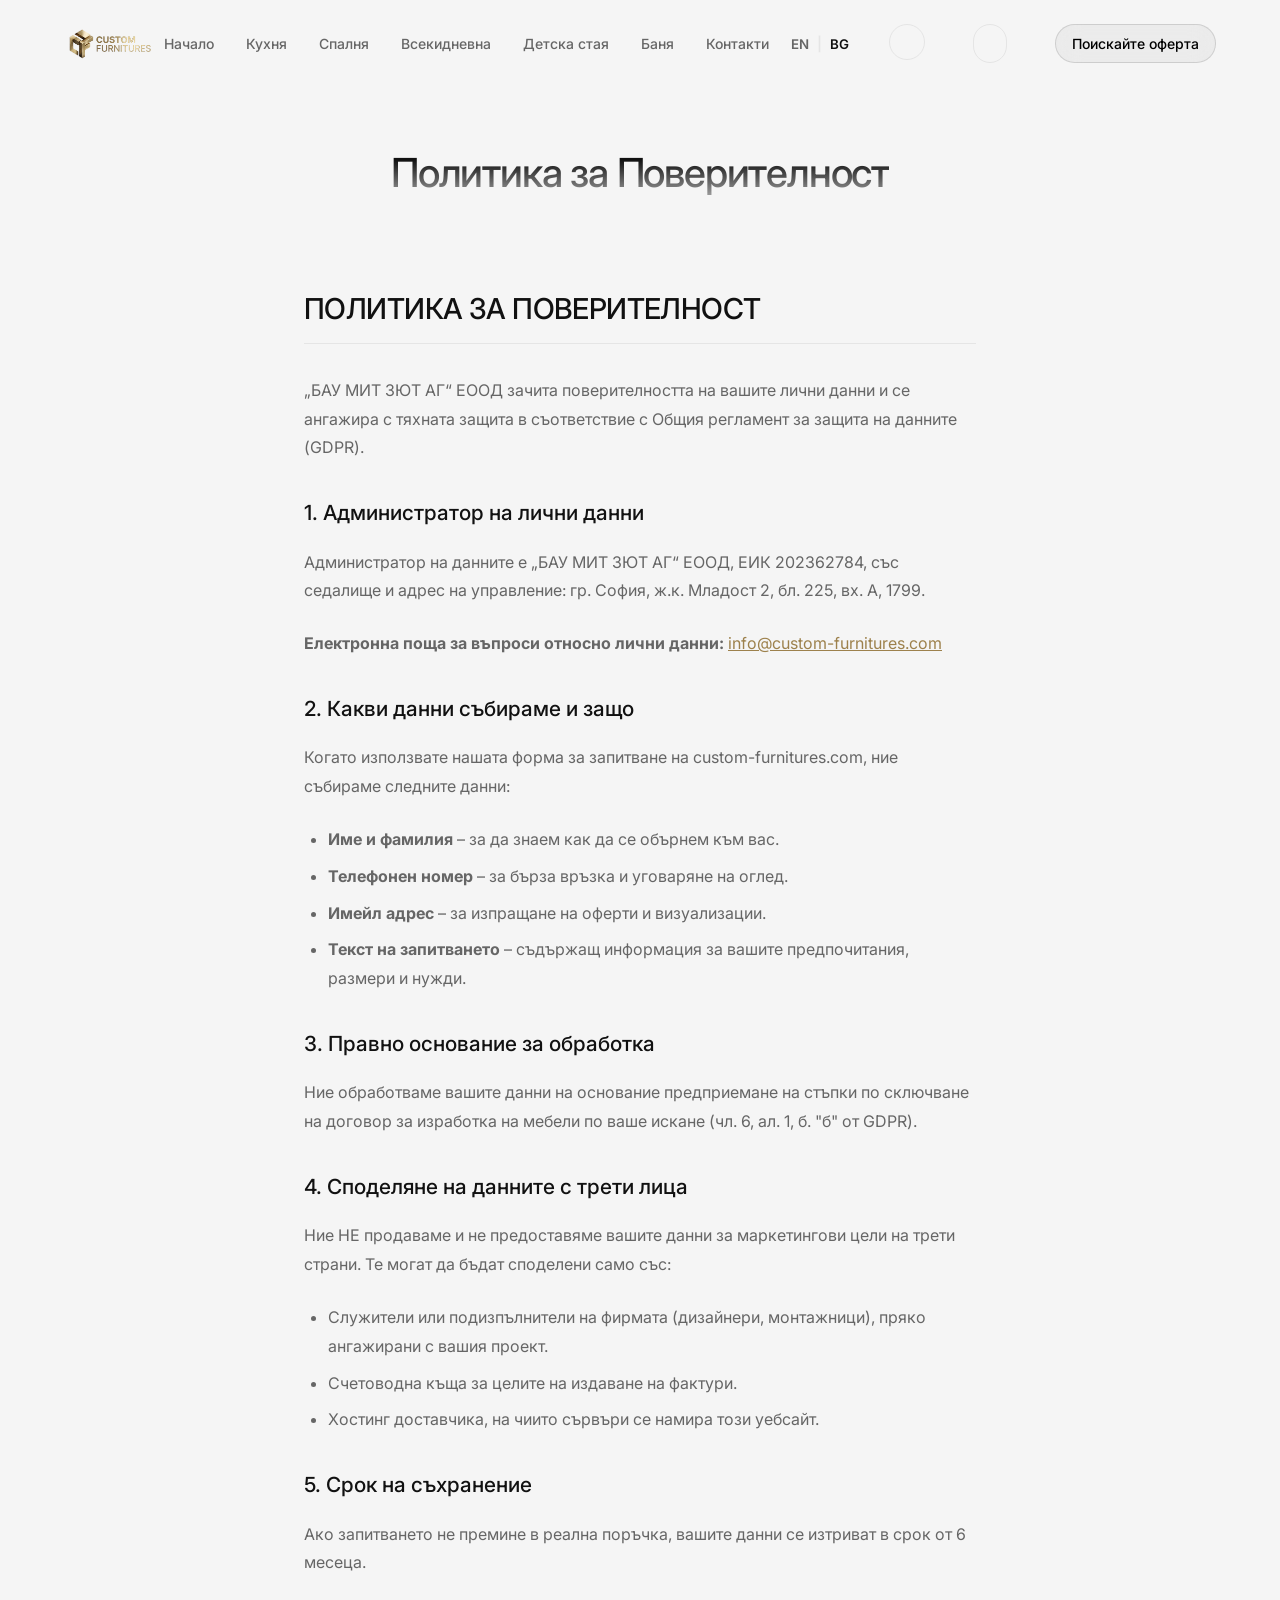
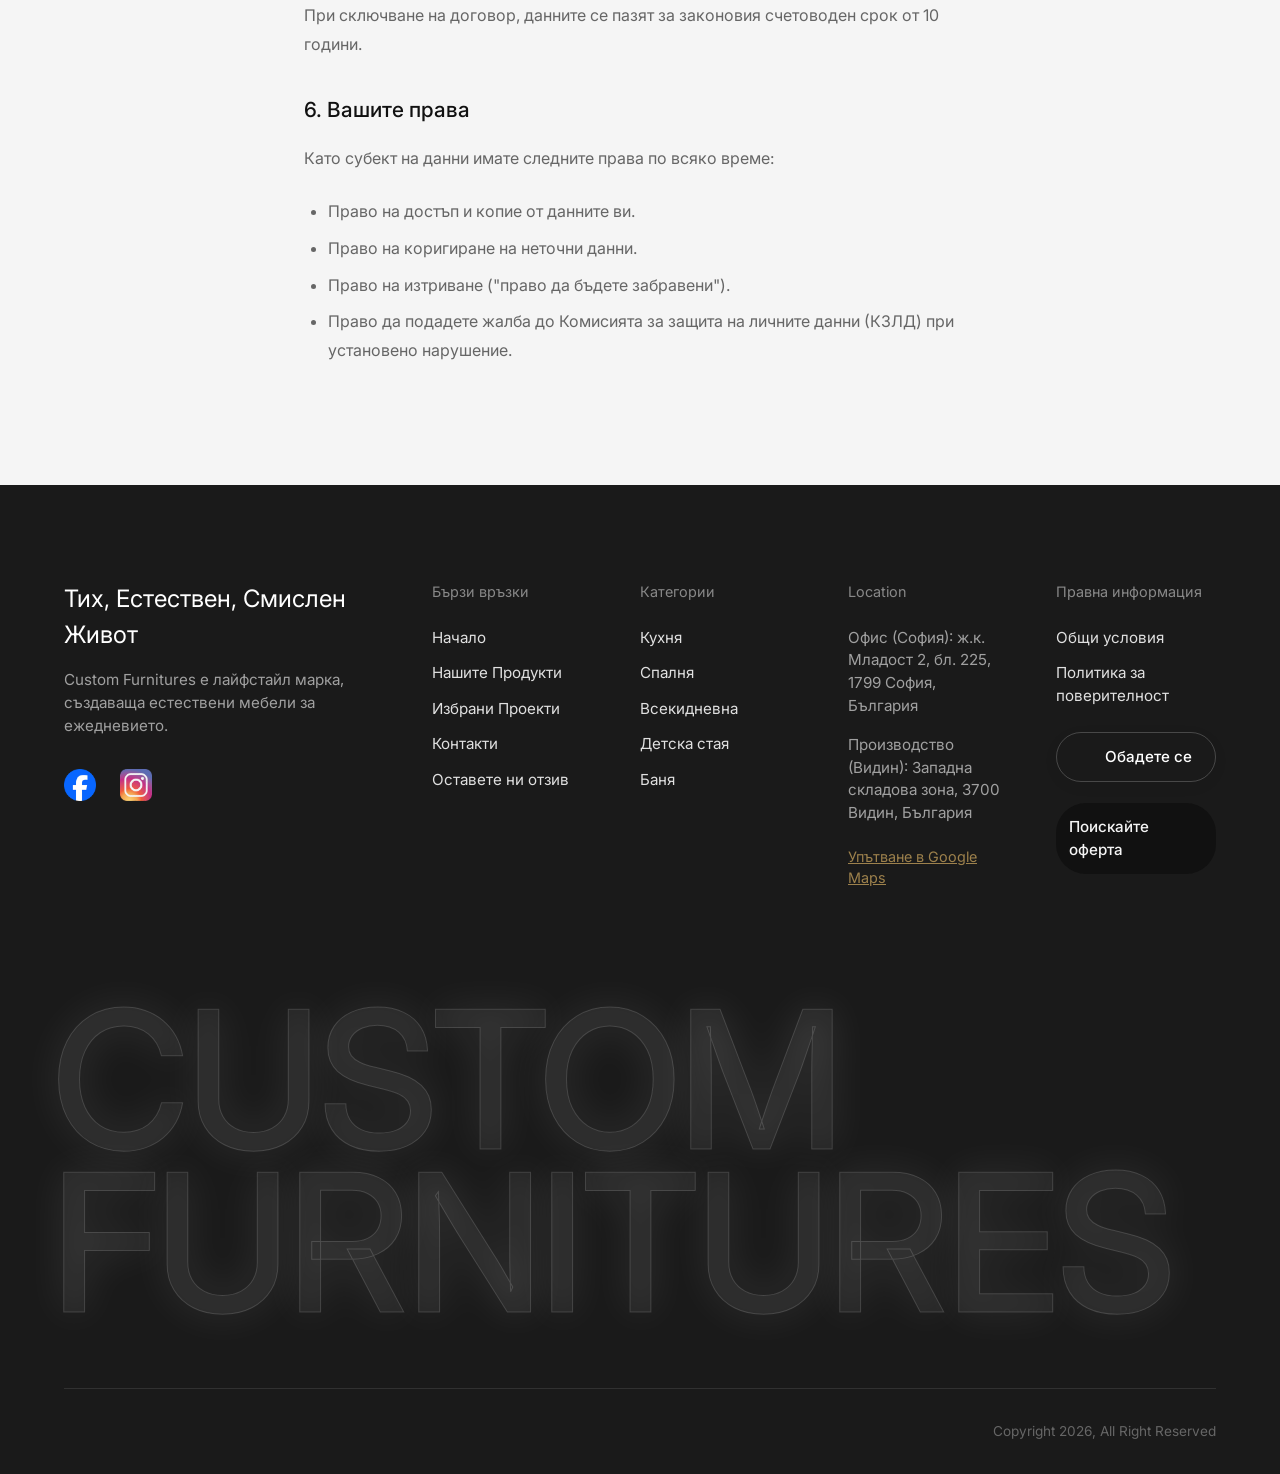
==== privacy/index.html @ 8d9e1bde "First commit" ====
<!DOCTYPE html>
<html lang="en">
<head>
    <meta charset="UTF-8">
    <meta name="viewport" content="width=device-width, initial-scale=1.0, maximum-scale=1.0, user-scalable=no">
    <title>Custom Furnitures - Premium Bespoke Living</title>
    <meta name="title" content="Custom Furnitures - Premium Bespoke Living">
    <meta name="description" content="Discover our premium bespoke furniture solutions that bring a minimalist and luxurious look to your home. Quiet, natural, and meaningful living.">
    
    <!-- Open Graph / Facebook -->
    <meta property="og:type" content="website">
    <meta property="og:url" content="https://custom-furnitures.com/">
    <meta property="og:title" content="Custom Furnitures - Premium Bespoke Living">
    <meta property="og:description" content="Discover our premium bespoke furniture solutions that bring a minimalist and luxurious look to your home. Quiet, natural, and meaningful living.">
    <meta property="og:image" content="https://custom-furnitures.com/assets/logo-wide-no-bg.png">
    <!-- Favicon -->
    <link rel="icon" href="/assets/favicon.png">
    <!-- Google Fonts -->
    <link href="https://fonts.googleapis.com/css2?family=Inter:wght@300;400;500;600;700&display=swap" rel="stylesheet">
    <!-- Lucide Icons -->
    <script src="https://unpkg.com/lucide@latest"></script>
    <link rel="stylesheet" href="/css/styles.css">
    <style>
        /* Additional custom styles for new sections */
        .header-btn {
            margin-left: 1rem;
            padding: 0.5rem 1rem;
            background: var(--text-main);
            color: #fff;
            border-radius: 20px;
            text-decoration: none;
            font-weight: 500;
            font-size: 0.875rem;
        }
        .benefits-section {
            padding: 0 var(--container-padding);
            max-width: 1600px;
            margin: -2rem auto 5rem;
            display: flex;
            gap: 2rem;
            justify-content: center;
            position: relative;
            z-index: 10;
        }
        .benefit-card {
            background: var(--card-bg);
            padding: 2rem;
            border-radius: var(--radius-md);
            box-shadow: 0 10px 30px rgba(0,0,0,0.05);
            flex: 1;
            text-align: center;
            font-weight: 600;
            display: flex;
            align-items: center;
            justify-content: center;
            gap: 1rem;
        }
        .philosophy-section {
            padding: 5rem var(--container-padding);
            max-width: 1000px;
            margin: 0 auto 6rem;
            text-align: center;
            font-size: 1.5rem;
            line-height: 1.6;
            color: var(--text-main);
        }
        .category-grid {
            display: grid;
            grid-template-columns: repeat(3, 1fr);
            gap: 2rem;
            padding: 0 var(--container-padding);
            max-width: 1600px;
            margin: 0 auto 6rem;
        }
        .category-card {
            background: var(--card-gray);
            border-radius: var(--radius-lg);
            padding: 3rem 2rem;
            text-align: center;
            transition: transform 0.3s ease;
        }
        .category-card:hover { transform: translateY(-5px); }
        .category-card h3 { font-size: 1.5rem; margin-bottom: 1rem; }
        .category-card p { margin-bottom: 2rem; }
        
        .case-study-section {
            padding: 0 var(--container-padding);
            max-width: 1600px;
            margin: 0 auto 6rem;
            display: grid;
            grid-template-columns: 1fr 1fr;
            gap: 4rem;
            align-items: center;
        }
        .case-study-img {
            width: 100%;
            height: 500px;
            object-fit: cover;
            border-radius: var(--radius-lg);
        }
        .case-study-content h2 { font-size: 2.5rem; margin-bottom: 2rem; }
        .case-study-content p { margin-bottom: 1rem; font-size: 1.1rem; }
        .case-study-content strong { color: var(--text-main); }
        
        .contact-section {
            padding: 0 var(--container-padding);
            max-width: 800px;
            margin: 0 auto 8rem;
        }
        .contact-form-wrapper {
            background: var(--card-bg);
            padding: 4rem;
            border-radius: var(--radius-lg);
            box-shadow: 0 10px 40px rgba(0,0,0,0.05);
        }
        .form-group { margin-bottom: 1.5rem; }
        .form-group label { display: block; margin-bottom: 0.5rem; font-weight: 500; }
        .form-group input, .form-group textarea {
            width: 100%;
            padding: 1rem;
            border: 1px solid var(--border-color);
            border-radius: var(--radius-sm);
            font-family: inherit;
        }
        .form-group textarea { height: 120px; resize: vertical; }
        .form-group input[type="file"] { padding: 0.8rem; border: none; background: var(--card-gray); }
        .footer-simple {
            text-align: center;
            padding-bottom: 4rem;
        }
        .footer-simple p { margin-bottom: 0.5rem; }
        .footer-links { margin-top: 2rem; display: flex; justify-content: center; gap: 2rem; }
        .footer-links a:hover { color: var(--text-main); }
        
        /* Slider Sections */
        .reviews-section, .previews-section {
            padding: 0 var(--container-padding);
            max-width: 1600px;
            margin: 0 auto 6rem;
        }
        
        .section-header {
            text-align: center;
            margin-bottom: 3rem;
        }
        
        .section-header h2 {
            font-size: 2.5rem;
            color: var(--text-main);
        }

        .slider-container {
            width: 100%;
            overflow-x: auto;
            scroll-snap-type: x mandatory;
            scroll-behavior: smooth;
            -ms-overflow-style: none;
            scrollbar-width: none;
            padding-bottom: 1rem;
        }
        .slider-container::-webkit-scrollbar {
            display: none;
        }

        .slider-track {
            display: flex;
            gap: 2rem;
            width: max-content;
        }

        /* Review Card */
        .review-card {
            background: var(--card-gray);
            border-radius: var(--radius-lg);
            padding: 2.5rem;
            width: 350px;
            scroll-snap-align: start;
            box-shadow: 0 10px 30px rgba(0,0,0,0.03);
            display: flex;
            flex-direction: column;
            gap: 1.5rem;
        }
        
        .review-stars {
            color: #9d814c;
            font-size: 1.25rem;
            letter-spacing: 2px;
        }

        .review-text {
            font-size: 1rem;
            line-height: 1.6;
            color: var(--text-muted);
            flex-grow: 1;
            font-style: italic;
        }

        .review-author {
            display: flex;
            align-items: center;
            gap: 1rem;
        }

        .author-photo {
            width: 50px;
            height: 50px;
            border-radius: 50%;
            background-color: #ddd;
            object-fit: cover;
        }

        .author-info h4 {
            font-size: 1rem;
            margin: 0;
            color: var(--text-main);
            font-weight: 600;
        }

        .author-info span {
            font-size: 0.85rem;
            color: var(--text-muted);
        }

        /* Preview Sliders */
        .preview-category-block {
            margin-bottom: 4rem;
        }

        .preview-category-header {
            display: flex;
            justify-content: space-between;
            align-items: center;
            margin-bottom: 1.5rem;
            padding-right: 1rem;
        }

        .preview-category-header h3 {
            font-size: 1.75rem;
            color: var(--text-main);
        }
        
        .preview-category-header .view-all {
            color: #9d814c;
            text-decoration: none;
            font-weight: 500;
            display: flex;
            align-items: center;
            gap: 0.5rem;
            transition: opacity 0.3s ease;
        }
        
        .preview-category-header .view-all:hover {
            opacity: 0.8;
        }

        .preview-img-wrapper {
            width: 400px;
            height: 300px;
            border-radius: var(--radius-lg);
            overflow: hidden;
            scroll-snap-align: start;
            cursor: pointer;
            position: relative;
            display: block;
        }

        .preview-img-wrapper img {
            width: 100%;
            height: 100%;
            object-fit: cover;
            transition: transform 0.5s ease;
        }

        .preview-img-wrapper:hover img {
            transform: scale(1.05);
        }
        
        .preview-img-wrapper::after {
            content: '';
            position: absolute;
            inset: 0;
            background: linear-gradient(to top, rgba(0,0,0,0.2), transparent 50%);
            pointer-events: none;
            opacity: 0;
            transition: opacity 0.3s ease;
        }
        
        .preview-img-wrapper:hover::after {
            opacity: 1;
        }
        
        /* Hero Video Styles */
        .hero-video {
            position: absolute;
            top: 0;
            left: 0;
            width: 100%;
            height: 100%;
            object-fit: cover;
            z-index: 0;
        }
        .mobile-video {
            display: none;
        }
        
        /* Mobile responsive adjustments */
        @media (max-width: 768px) {
            .desktop-video { display: none; }
            .mobile-video { display: block; }
            .review-card {
                width: 280px;
                padding: 1.5rem;
            }
            .preview-img-wrapper {
                width: 280px;
                height: 220px;
            }
            .preview-category-header h3 {
                font-size: 1.25rem;
            }
        }
    </style>
</head>
<body>
    <!-- Navbar -->
    <nav class="navbar">
        <div class="nav-container">
            <a href="/" class="logo">
                <img src="/assets/logo-wide-no-bg.png" alt="Custom Furnitures" class="logo-img">
            </a>
            <div class="nav-links">
                <a href="/" data-i18n="nav_home">Home</a>
                <a href="/kitchen" data-href-bg="/kuhnya" data-href-en="/kitchen" data-i18n="nav_kitchen">Kitchen</a>
                <a href="/bedroom" data-href-bg="/spalnya" data-href-en="/bedroom" data-i18n="nav_bedroom">Bedroom</a>
                <a href="/livingroom" data-href-bg="/vsekidnevna" data-href-en="/livingroom" data-i18n="nav_living">Living Room</a>
                <a href="/kids-rooms" data-href-bg="/detski-stai" data-href-en="/kids-rooms" data-i18n="nav_kids">Kids' Room</a>
                <a href="/bathroom" data-href-bg="/banya" data-href-en="/bathroom" data-i18n="nav_bathroom">Bathroom</a>
                <a href="/#contact" data-i18n="nav_contact">Contacts</a>
            </div>
            <div class="nav-icons">
                <div class="lang-switch">
                    <button id="lang-en" class="lang-btn active">EN</button>
                    <span class="separator">|</span>
                    <button id="lang-bg" class="lang-btn">BG</button>
                </div>
                <!-- Theme Toggle -->
                <button id="theme-toggle" class="header-btn" style="background: transparent; border: 1px solid var(--border-color); color: var(--text-main); margin-right: 0.5rem; padding: 0.5rem; border-radius: 50%; display: flex; align-items: center; justify-content: center; width: 36px; height: 36px; cursor: pointer;"><i data-lucide="moon"></i></button>
                <a href="tel:00359878359358" class="header-btn call-btn desktop-only" style="background: transparent; border: 1px solid var(--border-color); color: var(--text-main); margin-right: 0.5rem;"><i data-lucide="phone"></i></a>
                <a href="/#contact" class="header-btn desktop-only" data-i18n="btn_header_quote">Request a Quote</a>
                <button class="burger-btn" id="burger-menu-btn"><i data-lucide="menu"></i></button>
            </div>
        </div>
    </nav>

    <div class="mobile-menu-overlay" id="mobile-overlay">
        <div class="mobile-menu" id="mobile-menu">
            <button class="close-menu" id="close-menu-btn"><i data-lucide="x"></i></button>
            <a href="/" data-i18n="nav_home">Home</a>
            <a href="/kitchen" data-href-bg="/kuhnya" data-href-en="/kitchen" data-i18n="nav_kitchen">Kitchen</a>
            <a href="/bedroom" data-href-bg="/spalnya" data-href-en="/bedroom" data-i18n="nav_bedroom">Bedroom</a>
            <a href="/livingroom" data-href-bg="/vsekidnevna" data-href-en="/livingroom" data-i18n="nav_living">Living Room</a>
            <a href="/kids-rooms" data-href-bg="/detski-stai" data-href-en="/kids-rooms" data-i18n="nav_kids">Kids' Room</a>
            <a href="/bathroom" data-href-bg="/banya" data-href-en="/bathroom" data-i18n="nav_bathroom">Bathroom</a>
            <a href="/#contact" data-i18n="nav_contact">Contacts</a>
            <div class="nav-buttons">
                <a href="tel:00359878359358" class="btn-light">
                    <i data-lucide="phone" style="width: 20px;"></i>
                    <span data-i18n="btn_hero_call">Call Us</span>
                </a>
                <a href="/#contact-form" class="btn-dark" data-i18n="btn_header_quote">Request a Quote</a>
            </div>
        </div>
    </div>

    <main class="main-content">
        
        <section class="page-header" style="padding: 4rem var(--container-padding) 2rem; text-align: center;">
            <h1 class="premium-heading lang-bg" style="font-size: 2.5rem; display: inline-block;">Политика за Поверителност</h1>
            <h1 class="premium-heading lang-en" style="font-size: 2.5rem; display: inline-block;">Privacy Policy</h1>
        </section>
        
        <section class="legal-section" style="padding: 2rem var(--container-padding) 6rem; max-width: 800px; margin: 0 auto; line-height: 1.8; color: var(--text-main);">
            <style>
                .legal-section h2 {
                    font-size: 1.8rem;
                    font-weight: 500;
                    margin-top: 0;
                    margin-bottom: 2rem;
                    color: var(--text-main);
                    border-bottom: 1px solid var(--border-color);
                    padding-bottom: 0.5rem;
                }
                .legal-section h3 {
                    font-size: 1.3rem;
                    font-weight: 500;
                    margin-top: 2rem;
                    margin-bottom: 1rem;
                    color: var(--text-main);
                }
                .legal-section p, .legal-section ul {
                    margin-bottom: 1.5rem;
                    font-size: 1rem;
                    color: var(--text-muted);
                }
                .legal-section ul {
                    padding-left: 1.5rem;
                }
                .legal-section li {
                    margin-bottom: 0.5rem;
                }
            </style>
            <div class="lang-bg">
                <h2>ПОЛИТИКА ЗА ПОВЕРИТЕЛНОСТ</h2>
                <p>„БАУ МИТ ЗЮТ АГ“ ЕООД зачита поверителността на вашите лични данни и се ангажира с тяхната защита в съответствие с Общия регламент за защита на данните (GDPR).</p>
                
                <h3>1. Администратор на лични данни</h3>
                <p>Администратор на данните е „БАУ МИТ ЗЮТ АГ“ ЕООД, ЕИК 202362784, със седалище и адрес на управление: гр. София, ж.к. Младост 2, бл. 225, вх. А, 1799.</p>
                <p><strong>Електронна поща за въпроси относно лични данни:</strong> <a href="mailto:info@custom-furnitures.com" style="color: #9d814c; text-decoration: underline;">info@custom-furnitures.com</a></p>

                <h3>2. Какви данни събираме и защо</h3>
                <p>Когато използвате нашата форма за запитване на custom-furnitures.com, ние събираме следните данни:</p>
                <ul>
                    <li><strong>Име и фамилия</strong> – за да знаем как да се обърнем към вас.</li>
                    <li><strong>Телефонен номер</strong> – за бърза връзка и уговаряне на оглед.</li>
                    <li><strong>Имейл адрес</strong> – за изпращане на оферти и визуализации.</li>
                    <li><strong>Текст на запитването</strong> – съдържащ информация за вашите предпочитания, размери и нужди.</li>
                </ul>

                <h3>3. Правно основание за обработка</h3>
                <p>Ние обработваме вашите данни на основание предприемане на стъпки по сключване на договор за изработка на мебели по ваше искане (чл. 6, ал. 1, б. "б" от GDPR).</p>

                <h3>4. Споделяне на данните с трети лица</h3>
                <p>Ние НЕ продаваме и не предоставяме вашите данни за маркетингови цели на трети страни. Те могат да бъдат споделени само със:</p>
                <ul>
                    <li>Служители или подизпълнители на фирмата (дизайнери, монтажници), пряко ангажирани с вашия проект.</li>
                    <li>Счетоводна къща за целите на издаване на фактури.</li>
                    <li>Хостинг доставчика, на чиито сървъри се намира този уебсайт.</li>
                </ul>

                <h3>5. Срок на съхранение</h3>
                <p>Ако запитването не премине в реална поръчка, вашите данни се изтриват в срок от 6 месеца.</p>
                <p>При сключване на договор, данните се пазят за законовия счетоводен срок от 10 години.</p>

                <h3>6. Вашите права</h3>
                <p>Като субект на данни имате следните права по всяко време:</p>
                <ul>
                    <li>Право на достъп и копие от данните ви.</li>
                    <li>Право на коригиране на неточни данни.</li>
                    <li>Право на изтриване ("право да бъдете забравени").</li>
                    <li>Право да подадете жалба до Комисията за защита на личните данни (КЗЛД) при установено нарушение.</li>
                </ul>
            </div>
            <div class="lang-en">
                <h2>PRIVACY POLICY</h2>
                <p>"BAU MIT SUED AG" Ltd. respects the privacy of your personal data and is committed to protecting it in accordance with the General Data Protection Regulation (GDPR).</p>
                
                <h3>1. Data Controller</h3>
                <p>The data controller is "BAU MIT SUED AG" Ltd., UIC BG202362784, based in Mladost 2, bl. 225, ent. A, 1799 Sofia.</p>
                <p><strong>Email for data inquiries:</strong> <a href="mailto:info@custom-furnitures.com" style="color: #9d814c; text-decoration: underline;">info@custom-furnitures.com</a></p>

                <h3>2. What Data We Collect and Why</h3>
                <p>When you use our inquiry form on custom-furnitures.com, we collect the following data:</p>
                <ul>
                    <li><strong>Name and surname</strong> – to know how to address you.</li>
                    <li><strong>Phone number</strong> – for quick communication and arranging a site inspection.</li>
                    <li><strong>Email address</strong> – for sending offers and design visualizations.</li>
                    <li><strong>Message text</strong> – containing information about your preferences, measurements, and needs.</li>
                </ul>

                <h3>3. Legal Basis for Processing</h3>
                <p>We process your data on the basis of taking steps at the request of the data subject prior to entering into a contract for custom furniture manufacturing (Art. 6, paragraph 1, b. "b" of the GDPR).</p>

                <h3>4. Data Sharing with Third Parties</h3>
                <p>We DO NOT sell or share your data with third parties for marketing purposes. It may only be shared with:</p>
                <ul>
                    <li>Employees or subcontractors of the company (designers, installers) directly involved in your project.</li>
                    <li>An accounting agency for the purpose of issuing invoices.</li>
                    <li>The hosting provider on whose servers this website is located.</li>
                    <li>The hosting provider on whose servers this website is located.</li>
                </ul>

                <h3>5. Retention Period</h3>
                <p>If the inquiry does not lead to a contract, your data will be deleted within 6 months.</p>
                <p>Upon entering into a contract, the data is kept for the legal accounting period of 10 years.</p>

                <h3>6. Your Rights</h3>
                <p>As a data subject, you have the following rights at any time:</p>
                <ul>
                    <li>The right to access and receive a copy of your data.</li>
                    <li>The right to rectify inaccurate data.</li>
                    <li>The right to erasure ("the right to be forgotten").</li>
                    <li>The right to lodge a complaint with the Commission for Personal Data Protection (CPDP) or your local supervisory authority in case of a violation.</li>
                </ul>
            </div>
        </section>
    </main>
<footer class="site-footer fnji-footer">
        <div class="fnji-top">
            <div class="fnji-col">
                <h3 data-i18n="footer_title">Quiet, Natural,<br>Meaningful Living</h3>
                <p data-i18n="footer_desc" style="margin-top: 1rem; color: #a0a0a0;">Custom Furnitures is a lifestyle brand crafting quiet,<br>natural furniture for everyday living.</p>
                <div class="social-icons" style="margin-top: 2rem; display: flex; gap: 1.5rem; align-items: center;">
                    <a href="https://www.facebook.com/" target="_blank" class="social-link">
                        <img src="/assets/fb-logo.png" alt="Facebook">
                    </a>
                    <a href="https://www.instagram.com/" target="_blank" class="social-link">
                        <img src="/assets/ig-logo.png" alt="Instagram">
                    </a>
                </div>
            </div>
            <div class="fnji-col">
                <h4 data-i18n="footer_quick">Quick Link</h4>
                <a href="/" data-i18n="footer_home">Home</a>
                <a href="/#quality-section" data-i18n="footer_product">Our Product</a>
                <a href="/#our-projects" data-i18n="footer_featured">Featured Project</a>
                <a href="/#contact-form" data-i18n="footer_contact">Contact</a>
                <a href="/review" data-i18n="footer_leave_review">Leave us a review</a>
            </div>
            <div class="fnji-col">
                <h4 data-i18n="footer_categories">Categories</h4>
                <a href="/kitchen" data-href-bg="/kuhnya" data-href-en="/kitchen" data-i18n="nav_kitchen">Kitchen</a>
                <a href="/bedroom" data-href-bg="/spalnya" data-href-en="/bedroom" data-i18n="nav_bedroom">Bedroom</a>
                <a href="/livingroom" data-href-bg="/vsekidnevna" data-href-en="/livingroom" data-i18n="nav_living">Living Room</a>
                <a href="/kids-rooms" data-href-bg="/detski-stai" data-href-en="/kids-rooms" data-i18n="nav_kids">Kids' Room</a>
                <a href="/bathroom" data-href-bg="/banya" data-href-en="/bathroom" data-i18n="nav_bathroom">Bathroom</a>
            </div>
            <div class="fnji-col">
                <h4 data-i18n="footer_loc_heading">Location</h4>
                <p style="color: #a0a0a0; margin-bottom: 1rem;" data-i18n="footer_office">Office (Sofia): Mladost 2, bl. 225, 1799 Sofia, Bulgaria</p>
                <p style="color: #a0a0a0;" data-i18n="footer_prod">Production (Vidin): West Storage Zone, 3700 Vidin, Bulgaria</p>
                <a href="https://maps.app.goo.gl/4PCbvTsZhxR5nKgP8" target="_blank" style="color: #9d814c; text-decoration: underline; font-size: 0.9rem; margin-top: 0.5rem; display: inline-block;" data-i18n="footer_maps_btn">Google Maps Directions</a>
            </div>
            <div class="fnji-col">
                <h4 data-i18n="footer_legal">Legal</h4>
                <a href="/terms" data-i18n="footer_terms">Terms & Conditions</a>
                <a href="/privacy" data-i18n="footer_privacy">Privacy Policy</a>
                <div style="display: flex; flex-direction: column; gap: 0.5rem; margin-top: 1.5rem;">
                    <a href="tel:00359878359358" class="btn-light" style="display: flex; align-items: center; justify-content: center; gap: 0.5rem; background: transparent; border: 1px solid rgba(255,255,255,0.2); color: white; padding: 0.8rem;"><i data-lucide="phone" style="width: 16px;"></i> <span data-i18n="btn_hero_call">Call Us</span></a>
                    <a href="/#contact-form" class="btn-dark" style="display: flex; align-items: center; justify-content: center; background: var(--text-main); color: var(--bg-color); padding: 0.8rem;" data-i18n="btn_header_quote">Request a Quote</a>
                </div>
            </div>
        </div>
        <div class="fnji-massive-text">CUSTOM<br>FURNITURES</div>
        <div class="fnji-bottom">
            <p>Copyright 2026, All Right Reserved</p>
        </div>
    </footer>

    <!-- Review Lightbox Overlay -->
    <div class="lightbox-overlay" id="review-lightbox" style="display:none;">
        <button class="lightbox-close" aria-label="Close lightbox">&times;</button>
        <button class="lightbox-prev" aria-label="Previous image">&#10094;</button>
        <div class="lightbox-content">
            <img class="lightbox-img" src="" alt="Enlarged review photo">
        </div>
        <button class="lightbox-next" aria-label="Next image">&#10095;</button>
    </div>

    <script src="/js/lang.js"></script>
    <script src="/js/app.js"></script>

    <!-- Cookie Banner -->
    <div id="cookie-banner" class="cookie-banner-hidden">
      <div class="cookie-banner-content">
        <p class="lang-bg">Този сайт използва бисквитки за анализи и подобряване на потребителското изживяване. Прочетете нашата <a href="/privacy">Политика за поверителност</a>.</p>
        <p class="lang-en">This website uses cookies for analytics and to improve your experience. Read our <a href="/privacy">Privacy Policy</a>.</p>
        
        <div class="cookie-banner-buttons">
          <button id="accept-cookies" class="cookie-btn cookie-btn-accept lang-bg">Приемам всички</button>
          <button id="decline-cookies" class="cookie-btn cookie-btn-decline lang-bg">Отказвам</button>
          
          <button id="accept-cookies-en" class="cookie-btn cookie-btn-accept lang-en">Accept all</button>
          <button id="decline-cookies-en" class="cookie-btn cookie-btn-decline lang-en">Decline</button>
        </div>
      </div>
    </div>

    <style>
      /* Control visibility based on root lang attribute */
      html[lang="bg"] .lang-en { display: none !important; }
      html[lang="en"] .lang-bg { display: none !important; }

      /* Стилизиране на банера */
      #cookie-banner {
        position: fixed;
        bottom: 20px;
        left: 50%;
        transform: translateX(-50%);
        width: 90%;
        max-width: 650px;
        background-color: #1a1a1a;
        color: #ffffff;
        padding: 20px;
        border-radius: 8px;
        box-shadow: 0 10px 30px rgba(0,0,0,0.3);
        z-index: 99999;
        font-family: sans-serif;
        transition: opacity 0.3s ease, transform 0.3s ease;
      }
      .cookie-banner-hidden {
        opacity: 0;
        visibility: hidden;
        transform: translate(-50%, 20px) !important;
      }
      .cookie-banner-content {
        display: flex;
        flex-direction: column;
        gap: 15px;
        text-align: center;
      }
      .cookie-banner-content p {
        margin: 0;
        font-size: 14px;
        line-height: 1.5;
      }
      .cookie-banner-content a {
        color: #4da6ff;
        text-decoration: underline;
      }
      .cookie-banner-buttons {
        display: flex;
        justify-content: center;
        gap: 10px;
      }
      .cookie-btn {
        padding: 10px 20px;
        border: none;
        border-radius: 4px;
        font-size: 14px;
        font-weight: bold;
        cursor: pointer;
        transition: background 0.2s;
      }
      .cookie-btn-accept {
        background-color: #ffffff;
        color: #000000;
      }
      .cookie-btn-accept:hover {
        background-color: #e0e0e0;
      }
      .cookie-btn-decline {
        background-color: #333333;
        color: #ffffff;
      }
      .cookie-btn-decline:hover {
        background-color: #444444;
      }
      @media (min-width: 768px) {
        .cookie-banner-content {
          flex-direction: row;
          align-items: center;
          justify-content: space-between;
          text-align: left;
        }
        .cookie-banner-buttons {
          flex-shrink: 0;
        }
      }
    </style>

    <script>
        lucide.createIcons();

        document.addEventListener("DOMContentLoaded", function () {
          const banner = document.getElementById("cookie-banner");
          
          // Бутони БГ
          const acceptBtnBg = document.getElementById("accept-cookies");
          const declineBtnBg = document.getElementById("decline-cookies");
          
          // Бутони EN
          const acceptBtnEn = document.getElementById("accept-cookies-en");
          const declineBtnEn = document.getElementById("decline-cookies-en");

          function activateScripts() {
            const scripts = document.querySelectorAll(".analytics-script");
            scripts.forEach(oldScript => {
              const newScript = document.createElement("script");
              Array.from(oldScript.attributes).forEach(attr => {
                if (attr.name !== "type" && attr.name !== "class") {
                  newScript.setAttribute(attr.name, attr.value);
                }
              });
              newScript.innerHTML = oldScript.innerHTML;
              oldScript.parentNode.insertBefore(newScript, oldScript);
              oldScript.remove();
            });
          }

          // 1. Проверка за съгласие
          const consent = localStorage.getItem("cookieConsent");

          if (!consent) {
            setTimeout(() => {
              if (banner) banner.classList.remove("cookie-banner-hidden");
            }, 1000);
          } else if (consent === "accepted") {
            activateScripts();
          }

          // Обща функция за приемане
          function handleAccept() {
            localStorage.setItem("cookieConsent", "accepted");
            if (banner) banner.classList.add("cookie-banner-hidden");
            activateScripts();
          }

          // Обща функция за отказ
          function handleDecline() {
            localStorage.setItem("cookieConsent", "declined");
            if (banner) banner.classList.add("cookie-banner-hidden");
          }

          // Закачаме събитията за BG бутоните
          if (acceptBtnBg) acceptBtnBg.addEventListener("click", handleAccept);
          if (declineBtnBg) declineBtnBg.addEventListener("click", handleDecline);

          // Закачаме събитията за EN бутоните
          if (acceptBtnEn) acceptBtnEn.addEventListener("click", handleAccept);
          if (declineBtnEn) declineBtnEn.addEventListener("click", handleDecline);
        });
    </script>
</body>
</html>
---- css/styles.css ----
/* Base Reset */
* {
    margin: 0;
    padding: 0;
    box-sizing: border-box;
}

:root {
    --bg-color: #f5f5f5;
    --text-main: #111111;
    --text-muted: #666666;
    --card-bg: #ffffff;
    --card-gray: #f8f8f8;
    --border-color: #e5e5e5;
    --radius-lg: 16px;
    --radius-md: 12px;
    --radius-sm: 8px;
    --font-main: 'Inter', sans-serif;
    --container-padding: 5%;
}

body {
    font-family: var(--font-main);
    background-color: var(--bg-color);
    color: var(--text-main);
    line-height: 1.5;
    overflow-x: hidden;
    width: 100%;
}
html {
    overflow-x: hidden;
    overflow-y: scroll;
    width: 100%;
}

/* Typography */
h1 {
    font-size: 4rem;
    font-weight: 500;
    line-height: 1.1;
    letter-spacing: -0.03em;
    margin-bottom: 1.5rem;
}

h2 {
    font-size: 2.5rem;
    font-weight: 500;
    letter-spacing: -0.02em;
    margin-bottom: 1rem;
}

h3 {
    font-size: 1.25rem;
    font-weight: 500;
}

p {
    color: var(--text-muted);
}

.premium-heading {
    background: linear-gradient(to bottom, #111111 20%, #999999 100%);
    -webkit-background-clip: text;
    -webkit-text-fill-color: transparent;
    background-clip: text;
    display: inline-block;
}

/* Utilities */
.btn-dark {
    display: inline-block;
    background-color: var(--text-main);
    color: #fff;
    padding: 0.875rem 1.75rem;
    border-radius: 30px;
    text-decoration: none;
    font-weight: 500;
    font-size: 0.875rem;
    transition: background-color 0.3s ease, transform 0.3s ease;
}

.btn-dark:hover {
    background-color: #333;
    transform: translateY(-2px);
}

.btn-light {
    display: inline-flex;
    align-items: center;
    gap: 0.5rem;
    background-color: #fff;
    color: var(--text-main);
    padding: 0.875rem 1.75rem;
    border-radius: 30px;
    text-decoration: none;
    font-weight: 500;
    font-size: 0.875rem;
    box-shadow: 0 4px 15px rgba(0,0,0,0.05);
    transition: transform 0.3s ease;
}

.btn-light:hover {
    transform: translateY(-2px);
}

/* Navbar */
.navbar {
    padding: 1.5rem var(--container-padding);
    display: flex;
    justify-content: center; /* Actually let's make it full width */
    background-color: var(--bg-color);
    position: sticky;
    top: 0;
    z-index: 100;
}

.nav-container {
    width: 100%;
    max-width: 1600px;
    display: flex;
    justify-content: space-between;
    align-items: center;
}

.logo-img {
    height: 32px;
    width: auto;
    display: block;
}

.nav-links {
    display: flex;
    gap: 2rem;
}

.nav-links a {
    text-decoration: none;
    color: var(--text-muted);
    font-size: 0.875rem;
    font-weight: 500;
    transition: color 0.3s ease;
}

.nav-links a:hover {
    color: var(--text-main);
}

.nav-icons {
    display: flex;
    gap: 1.5rem;
}

.nav-icons i {
    width: 20px;
    height: 20px;
    color: var(--text-main);
    cursor: pointer;
    transition: opacity 0.3s ease;
}

.nav-icons i:hover {
    opacity: 0.7;
}

.lang-switch {
    display: flex;
    align-items: center;
    gap: 0.5rem;
    margin-left: 1rem;
    font-weight: 600;
    font-size: 0.875rem;
}

.lang-btn {
    background: none;
    border: none;
    color: var(--text-muted);
    cursor: pointer;
    font-family: var(--font-main);
    font-weight: 600;
    transition: color 0.3s ease;
    padding: 0;
}

.lang-btn.active {
    color: var(--text-main);
}

.lang-btn:hover {
    color: var(--text-main);
}

.separator {
    color: var(--border-color);
}

/* Hero Section */
.hero-section {
    padding: 0 var(--container-padding);
    margin-bottom: 5rem;
    display: flex;
    justify-content: center;
}

.hero-card {
    width: 100%;
    max-width: 1600px;
    height: 80vh;
    min-height: 600px;
    background-color: #e3dddb; /* Placeholder grey/beige matching the image */
    background-image: url('https://images.unsplash.com/photo-1555041469-a586c61ea9bc?auto=format&fit=crop&w=1920&q=80');
    background-size: cover;
    background-position: right center;
    border-radius: var(--radius-lg);
    position: relative;
    overflow: hidden;
    display: flex;
    align-items: flex-start;
    padding: 5rem;
}

.hero-card::before {
    content: '';
    position: absolute;
    top: 0; left: 0; right: 0; bottom: 0;
    background: linear-gradient(to right, rgba(245,245,245,0.9) 0%, rgba(245,245,245,0.4) 50%, rgba(245,245,245,0) 100%);
    z-index: 1;
}

.hero-content {
    position: relative;
    z-index: 2;
    max-width: 600px;
}

.hero-content p {
    font-size: 1.125rem;
    margin-bottom: 2rem;
    color: #444;
}

/* About Section */
.about-section {
    padding: 0 var(--container-padding);
    max-width: 1600px;
    margin: 0 auto 5rem;
    display: grid;
    grid-template-columns: 1fr 3fr;
    gap: 4rem;
    align-items: start;
}

.about-label {
    font-size: 1rem;
    color: var(--text-muted);
}

.about-quote {
    font-size: 2rem;
    line-height: 1.4;
    font-weight: 400;
    color: var(--text-main);
    letter-spacing: -0.01em;
}

/* Stats Section */
.stats-section {
    padding: 0 var(--container-padding);
    max-width: 1600px;
    margin: 0 auto 5rem;
    display: grid;
    grid-template-columns: repeat(3, 1fr);
    gap: 3rem;
}

.stat-item h2 {
    font-size: 3rem;
    margin-bottom: 0.5rem;
}

.stat-item p {
    font-size: 0.875rem;
    line-height: 1.6;
}

/* Featured Image Section */
.featured-image-section {
    padding: 0 var(--container-padding);
    max-width: 1600px;
    margin: 0 auto 6rem;
}

.featured-img-wrapper {
    width: 100%;
    height: 600px;
    border-radius: var(--radius-lg);
    overflow: hidden;
}

.featured-img-wrapper img {
    width: 100%;
    height: 100%;
    object-fit: cover;
}

/* Products Section */
.products-section {
    padding: 0 var(--container-padding);
    max-width: 1600px;
    margin: 0 auto 6rem;
}

.products-header {
    display: flex;
    justify-content: space-between;
    align-items: center;
    margin-bottom: 3rem;
}

.carousel-nav {
    display: flex;
    gap: 1rem;
}

.carousel-nav button {
    background: transparent;
    border: 1px solid var(--border-color);
    width: 40px; height: 40px;
    border-radius: 50%;
    display: flex;
    align-items: center;
    justify-content: center;
    cursor: pointer;
    transition: all 0.3s ease;
}

.carousel-nav button:hover {
    background: var(--text-main);
    color: #fff;
    border-color: var(--text-main);
}

.products-grid {
    display: grid;
    grid-template-columns: repeat(4, 1fr);
    gap: 1.5rem;
}

.product-card {
    background-color: var(--card-gray);
    border-radius: var(--radius-md);
    padding: 1.5rem;
    display: flex;
    flex-direction: column;
    justify-content: space-between;
    height: 400px;
    transition: transform 0.3s ease, box-shadow 0.3s ease;
    cursor: pointer;
}

.product-card:hover {
    transform: translateY(-5px);
    box-shadow: 0 10px 30px rgba(0,0,0,0.05);
}

.product-info-top {
    font-weight: 600;
    font-size: 0.95rem;
}

.product-card img {
    width: 100%;
    height: 200px;
    object-fit: contain;
    mix-blend-mode: multiply;
    margin: auto 0;
}

.product-info-bottom {
    display: flex;
    justify-content: space-between;
    align-items: center;
    font-size: 0.875rem;
}

.product-category {
    color: var(--text-muted);
}

.product-price {
    font-weight: 600;
}

.status-custom {
    color: #9d814c; /* Gold-ish color for premium feel */
    font-weight: 600;
    font-size: 0.8rem;
    text-transform: uppercase;
    letter-spacing: 0.05em;
}

/* Bento Collections */
.collections-section {
    padding: 0 var(--container-padding);
    max-width: 1600px;
    margin: 0 auto 6rem;
}

.bento-grid {
    display: grid;
    grid-template-columns: repeat(2, 1fr);
    grid-template-rows: repeat(2, 300px);
    gap: 1.5rem;
}

.bento-item {
    border-radius: var(--radius-lg);
    background-size: cover;
    background-position: center;
    position: relative;
    overflow: hidden;
    display: flex;
    align-items: flex-end;
    padding: 0;
}

.bento-item::before {
    content: '';
    position: absolute;
    top: 0; left: 0; right: 0; bottom: 0;
    background: linear-gradient(to top, rgba(0,0,0,0.3) 0%, rgba(0,0,0,0) 60%);
    z-index: 1;
}

.bento-item .bento-content {
    position: absolute;
    bottom: 0; left: 0; right: 0;
    z-index: 2;
    color: #fff;
    width: 100%;
    background: rgba(0, 0, 0, 0.65);
    backdrop-filter: blur(5px);
    padding: 1.5rem;
}

.bento-item h3 {
    font-size: 1.5rem;
    font-weight: 500;
    margin-bottom: 0.25rem;
}

.bento-item p {
    color: #ddd;
    font-size: 0.9rem;
}

/* Contact Split Section */
.contact-split-section {
    display: flex;
    min-height: 800px;
    background: #fff;
    margin-bottom: 0;
}

.contact-image-side {
    flex: 1;
    overflow: hidden;
}

.contact-image-side img {
    width: 100%;
    height: 100%;
    object-fit: cover;
    border-radius: var(--radius-lg);
}

.contact-form-side {
    flex: 1;
    display: flex;
    align-items: center;
    justify-content: center;
    padding: 5rem;
}

.contact-form-inner {
    max-width: 500px;
    width: 100%;
}

.contact-form-inner h2 {
    font-size: 2.8rem;
    font-weight: 500;
    margin-bottom: 1rem;
    text-align: center;
}

.contact-form-inner p {
    text-align: center;
    margin-bottom: 3.5rem;
    color: var(--text-muted);
    font-size: 1.1rem;
    line-height: 1.6;
}

.contact-form-inner form {
    display: flex;
    flex-direction: column;
    gap: 1.8rem;
}

.contact-form-inner .form-group {
    display: flex;
    flex-direction: column;
    gap: 0.8rem;
}

.contact-form-inner label {
    font-size: 0.95rem;
    font-weight: 600;
    color: var(--text-main);
}

.contact-form-inner input, 
.contact-form-inner textarea {
    padding: 1.2rem;
    border: 1px solid #eee;
    border-radius: 12px;
    background: #fafafa;
    font-family: inherit;
    font-size: 1rem;
    transition: all 0.3s ease;
}

.contact-form-inner input:focus, 
.contact-form-inner textarea:focus {
    background: #fff;
    border-color: var(--text-main);
    outline: none;
    box-shadow: 0 4px 15px rgba(0,0,0,0.03);
}

.contact-form-inner textarea {
    min-height: 150px;
    resize: vertical;
}

.contact-form-inner .btn-dark {
    width: 100%;
    padding: 1.25rem;
    font-size: 1.1rem;
    margin-top: 1rem;
    border: none;
    cursor: pointer;
}

@media (max-width: 992px) {
    .contact-split-section {
        flex-direction: column;
    }
    .contact-image-side {
        height: 450px;
    }
    .contact-form-side {
        padding: 4rem 2rem;
    }
    .contact-form-inner h2 {
        font-size: 2.2rem;
    }
}


/* Footer */
.site-footer {
    background-color: var(--card-bg);
    padding: 5rem var(--container-padding) 2rem;
    position: relative;
    overflow: hidden;
}

.footer-bg-wrapper {
    position: absolute;
    bottom: -10%;
    left: 50%;
    transform: translateX(-50%);
    z-index: 1;
    pointer-events: none;
    opacity: 0.03;
    display: flex;
    justify-content: center;
    width: 100%;
}

.footer-square-logo {
    height: 600px;
    width: auto;
    object-fit: contain;
}

.footer-content {
    position: relative;
    z-index: 2;
    max-width: 1600px;
    margin: 0 auto;
}

.footer-columns {
    display: grid;
    grid-template-columns: repeat(4, 1fr);
    gap: 3rem;
    margin-bottom: 5rem;
}

.footer-col h4 {
    font-size: 1rem;
    font-weight: 600;
    margin-bottom: 1.5rem;
}

.footer-col p {
    font-size: 0.875rem;
    margin-bottom: 0.5rem;
}

.newsletter-form {
    display: flex;
    flex-direction: column;
    gap: 1rem;
}

.newsletter-form input {
    padding: 1rem;
    border: 1px solid var(--border-color);
    border-radius: var(--radius-sm);
    font-family: inherit;
    font-size: 0.875rem;
    outline: none;
}

.newsletter-form input:focus {
    border-color: var(--text-main);
}

.footer-bottom {
    display: flex;
    justify-content: space-between;
    align-items: center;
    padding-top: 2rem;
    border-top: 1px solid var(--border-color);
    font-size: 0.75rem;
    color: var(--text-muted);
}

.social-icons {
    display: flex;
    gap: 1.5rem;
    align-items: center;
}

.social-icons i, .social-icons svg {
    width: 24px;
    height: 24px;
    cursor: pointer;
    transition: transform 0.3s ease, opacity 0.3s ease;
    stroke: white;
    color: white;
    fill: none;
    stroke-width: 1.5px;
    display: inline-block;
}

.social-icons i:hover {
    transform: translateY(-3px);
    opacity: 0.8;
}

.terms a {
    color: inherit;
    text-decoration: none;
}

.terms a:hover {
    text-decoration: underline;
}

/* Responsive */
@media (max-width: 1200px) {
    h1 { font-size: 3rem; }
    .hero-card { padding: 4rem; }
    .products-grid { grid-template-columns: repeat(2, 1fr); }
    .bento-grid { 
        grid-template-columns: 1fr;
        grid-template-rows: auto;
    }
    .bento-item { height: 300px; }
    .bento-item.large { grid-row: auto; height: 400px; }
    .footer-columns { grid-template-columns: repeat(2, 1fr); }
}

@media (max-width: 768px) {
    h1 { font-size: 2.5rem; }
    .nav-links { display: none; }
    .hero-card { padding: 2rem; min-height: 400px; height: 60vh; }
    .hero-content h1 { font-size: 2rem; }
    
    .benefits-section {
        flex-wrap: nowrap;
        overflow-x: auto;
        scroll-snap-type: x mandatory;
        justify-content: flex-start;
        padding-bottom: 1rem;
        margin: -2rem auto 3rem;
        -ms-overflow-style: none;
        scrollbar-width: none;
    }
    .benefits-section::-webkit-scrollbar { display: none; }
    .benefit-card {
        flex: 0 0 85vw;
        scroll-snap-align: center;
        padding: 1.5rem;
    }
    .t-img.wrap-1 {
        display: none;
    }
    .philosophy-section {
        font-size: 1.15rem;
        padding: 0 1.5rem;
        margin: 0 auto 4rem;
    }
    
    .about-section { grid-template-columns: 1fr; gap: 1rem; }
    .stats-section { grid-template-columns: 1fr; gap: 2rem; }
    .products-grid { grid-template-columns: 1fr; }
    .cta-card { grid-template-columns: 1fr; }
    .cta-content { padding: 3rem 2rem; }
    .cta-image { height: 300px; }
    
    .flourish-container { height: 500px; }
    .flourish-content { padding: 2rem; }
    .flourish-title { font-size: 2.5rem; }
    .flourish-desc { align-self: flex-start; text-align: left; margin-top: auto; }
    
    .footer-columns { grid-template-columns: 1fr; }
    .footer-bottom { flex-direction: column; gap: 1rem; text-align: center; }
}

/* Category Page Projects Grid */
.projects-grid {
    display: grid;
    grid-template-columns: repeat(auto-fill, minmax(350px, 1fr));
    gap: 2rem;
    padding: 0 var(--container-padding);
    max-width: 1600px;
    margin: 4rem auto 8rem;
}
.project-card {
    border-radius: var(--radius-lg);
    overflow: hidden;
    cursor: pointer;
    position: relative;
    box-shadow: 0 10px 30px rgba(0,0,0,0.05);
    transition: transform 0.3s ease;
    background: var(--card-gray);
}
.project-card:hover {
    transform: translateY(-5px);
}
.project-card img {
    width: 100%;
    height: 300px;
    object-fit: cover;
    display: block;
}
.project-card-info {
    padding: 1.5rem;
    text-align: center;
}
.project-card-info h4 {
    font-size: 1.25rem;
    color: var(--text-main);
    margin-bottom: 0.25rem;
}
.project-card-info span {
    font-size: 0.85rem;
    color: #9d814c;
    text-transform: uppercase;
    letter-spacing: 1px;
}

/* Project Modal */
.modal-overlay {
    display: none;
    position: fixed;
    top: 0; left: 0; right: 0; bottom: 0;
    background: rgba(0,0,0,0.85);
    z-index: 1000;
    align-items: center;
    justify-content: center;
    padding: 2rem;
}
.modal-content {
    background: var(--card-bg);
    border-radius: var(--radius-lg);
    width: 100%;
    max-width: 1200px;
    max-height: 90vh;
    overflow-y: auto;
    display: flex;
    flex-direction: column;
    position: relative;
}
@media (min-width: 992px) {
    .modal-content {
        flex-direction: row;
        overflow: hidden;
    }
}
.modal-close {
    position: absolute;
    top: 1rem;
    right: 1rem;
    background: var(--card-bg);
    color: var(--text-main);
    border: none;
    width: 40px;
    height: 40px;
    border-radius: 50%;
    cursor: pointer;
    z-index: 10;
    display: flex;
    align-items: center;
    justify-content: center;
    box-shadow: 0 4px 10px rgba(0,0,0,0.1);
}
.modal-img-container {
    flex: 1.5;
    background-color: #1e1e1e;
    display: flex;
    align-items: center;
    justify-content: center;
    overflow: hidden;
    position: relative;
}
.modal-img-container::before {
    content: '';
    position: absolute;
    inset: -50px;
    background: inherit;
    filter: blur(20px);
    z-index: 1;
}
.modal-img-container::after {
    content: '';
    position: absolute;
    inset: 0;
    background: rgba(0, 0, 0, 0.6);
    z-index: 2;
}
.modal-img-container img {
    width: 100%;
    height: 100%;
    max-height: 70vh;
    object-fit: contain;
    position: relative;
    z-index: 3;
    border: 10px solid #ffffff;
    box-shadow: 0 10px 40px rgba(0,0,0,0.5);
    border-radius: 4px;
    max-width: 90%;
}
@media (min-width: 992px) {
    .modal-img-container img {
        max-height: 85vh;
    }
}
.modal-info {
    flex: 1;
    padding: 3rem;
    display: flex;
    flex-direction: column;
    justify-content: center;
}
.modal-info h3 {
    font-size: 2rem;
    margin-bottom: 1rem;
}
.modal-info p {
    font-size: 1.1rem;
    margin-bottom: 2rem;
    color: var(--text-muted);
}
.modal-actions {
    display: flex;
    flex-direction: column;
    gap: 1rem;
}

/* Mobile Menu */
.burger-btn {
    display: none;
    background: none;
    border: none;
    cursor: pointer;
    color: var(--text-main);
}
.mobile-menu-overlay {
    position: fixed;
    inset: 0;
    background: rgba(0,0,0,0.5);
    z-index: 999;
    opacity: 0;
    visibility: hidden;
    transition: all 0.4s cubic-bezier(0.4, 0, 0.2, 1);
    backdrop-filter: blur(8px);
}
.mobile-menu-overlay.active {
    opacity: 1;
    visibility: visible;
}
.mobile-menu {
    position: fixed;
    top: 1rem; right: -85vw;
    width: 85vw;
    height: auto;
    max-height: 90vh;
    background: linear-gradient(145deg, #fdfdfd 0%, #f4f4f4 100%);
    z-index: 1000;
    transition: right 0.5s cubic-bezier(0.4, 0, 0.2, 1);
    padding: 2.5rem;
    display: flex;
    flex-direction: column;
    box-shadow: -20px 20px 50px rgba(0,0,0,0.1);
    border-radius: 24px;
}
.mobile-menu.active {
    right: 1rem;
}
.mobile-menu .close-menu {
    align-self: flex-end;
    background: white;
    border: none;
    cursor: pointer;
    width: 45px;
    height: 45px;
    border-radius: 50%;
    display: flex;
    align-items: center;
    justify-content: center;
    box-shadow: 0 5px 15px rgba(0,0,0,0.1);
    margin-bottom: 2rem;
    color: var(--text-main);
}
.mobile-menu a {
    text-decoration: none;
    color: var(--text-main);
    font-size: 1.8rem;
    font-weight: 400;
    margin-bottom: 1rem;
    transition: transform 0.3s ease;
}
.mobile-menu a:hover {
    transform: translateX(10px);
}
.mobile-menu .nav-buttons {
    margin-top: 2rem;
    display: flex;
    flex-direction: column;
    gap: 1rem;
    width: 100%;
}
.mobile-menu .nav-buttons a {
    font-size: 1.1rem;
    padding: 1.2rem;
    border-radius: 12px;
    text-align: center;
    margin-bottom: 0;
    display: flex;
    align-items: center;
    justify-content: center;
    gap: 0.8rem;
}
.mobile-menu .nav-buttons .btn-light {
    background: white;
    color: var(--text-main);
    box-shadow: 0 4px 15px rgba(0,0,0,0.05);
}
.mobile-menu .nav-buttons .btn-dark {
    background: var(--text-main);
    color: white;
}

.mobile-only { display: none !important; }

/* Benefits Section */
.benefits-section {
    padding: 3rem var(--container-padding);
    background: transparent;
}
.benefits-track {
    display: flex;
    gap: 2rem;
    width: 100%;
    max-width: 1400px;
    margin: 0 auto;
    justify-content: space-between;
    align-items: center;
}
.benefit-card {
    flex: 0 1 auto;
    display: flex;
    align-items: center;
    justify-content: center;
    gap: 0.8rem;
    padding: 1rem 2.5rem;
    background: #fff;
    border-radius: 8px;
    box-shadow: 0 2px 10px rgba(0,0,0,0.04);
    border: 1px solid #eeeeee;
    font-size: 0.95rem;
    font-weight: 500;
    color: var(--text-main);
    transition: transform 0.3s ease;
}
.benefit-card:hover {
    transform: translateY(-2px);
    box-shadow: 0 5px 15px rgba(0,0,0,0.08);
}
.benefit-card i {
    width: 20px;
    height: 20px;
}

@media (max-width: 768px) {
    .burger-btn { display: block; }
    .desktop-only { display: none !important; }
    .mobile-menu {
        width: 70vw;
        right: -70vw;
    }
    
    /* Benefits Marquee */
    .benefits-section {
        display: flex;
        overflow: hidden;
        width: 100vw;
        margin-left: calc(-1 * var(--container-padding));
        mask-image: linear-gradient(to right, transparent, black 10%, black 90%, transparent);
        padding: 1rem 0;
        background: transparent;
    }
    .benefits-track {
        display: flex;
        gap: 2rem;
        animation: scroll-benefits 20s linear infinite;
        width: max-content;
        padding-left: 2rem;
        justify-content: flex-start;
        margin: 0;
    }
    .benefit-card {
        flex: 0 0 280px;
        white-space: nowrap;
        box-shadow: 0 4px 15px rgba(0,0,0,0.03);
        padding: 1.5rem;
    }
    .mobile-only { display: flex !important; }
}

@keyframes scroll-benefits {
    0% { transform: translateX(0); }
    100% { transform: translateX(calc(-50% - 1rem)); }
}

/* Bento Previews Main Page */
.bento-categories-section {
    padding: 0 var(--container-padding);
    max-width: 1600px;
    margin: 0 auto 6rem;
}
.bento-categories-grid {
    display: grid;
    grid-template-columns: repeat(3, 1fr);
    grid-auto-rows: 400px;
    gap: 1.5rem;
}
.bento-item img {
    position: absolute;
    top: 0; left: 0; width: 100%; height: 100%;
    object-fit: cover;
    z-index: 0;
}
.bento-row {
    display: grid;
    grid-template-rows: 1fr 1fr;
    gap: 1.5rem;
}

/* Flourish Section */
.flourish-section {
    padding: 0 var(--container-padding);
    max-width: 1600px;
    margin: 0 auto 8rem;
}
.flourish-container {
    position: relative;
    width: 100%;
    height: 600px;
    border-radius: var(--radius-lg);
    overflow: hidden;
}
.flourish-bg {
    position: absolute;
    top: 0; left: 0; width: 100%; height: 100%;
    object-fit: cover;
    z-index: 0;
}
.flourish-container::after {
    content: '';
    position: absolute;
    inset: 0;
    background: linear-gradient(to bottom, rgba(0,0,0,0.2) 0%, rgba(0,0,0,0) 40%, rgba(0,0,0,0.5) 100%);
    z-index: 0;
}
.flourish-content {
    position: absolute;
    inset: 0;
    z-index: 1;
    padding: 4rem;
    display: flex;
    flex-direction: column;
    justify-content: space-between;
    color: #fff;
}
.flourish-title {
    font-size: 4.5rem;
    font-weight: 400;
    line-height: 1.1;
    letter-spacing: -0.02em;
    display: flex;
    align-items: flex-start;
    gap: 1rem;
}
@media (max-width: 768px) {
    .flourish-title { font-size: 2.5rem; flex-direction: column; }
    .flourish-content { padding: 2rem; }
    .flourish-desc { align-self: flex-start; text-align: left; font-size: 1rem; margin-top: 1rem; }
    .flourish-container { height: 500px; }
}
.flourish-title i {
    width: 48px; height: 48px;
    opacity: 0.8;
}
.flourish-desc {
    align-self: flex-end;
    max-width: 400px;
    text-align: right;
    font-size: 1.1rem;
    color: #f0f0f0;
}
.bento-split {
    display: grid;
    grid-template-columns: 1fr 1fr;
    gap: 1.5rem;
}
@media (max-width: 768px) {
    .bento-categories-grid {
        grid-template-columns: 1fr;
        grid-auto-rows: auto;
    }
    .bento-item {
        flex-direction: column;
        align-items: stretch;
        height: auto;
    }
    .bento-item.bento-large { grid-row: auto; height: auto; }
    .bento-split { grid-template-columns: 1fr; }
    
    .bento-item img {
        position: relative;
        height: 250px;
        flex-shrink: 0;
    }
    .bento-item::before {
        display: none;
    }
    .bento-item .bento-content {
        position: relative;
        background: #1a1a1a;
        backdrop-filter: none;
        padding: 1.5rem;
    }
}

/* New Footer specific overrides */
.footer-bg-text {
    position: absolute;
    top: 50%;
    transform: translateY(-50%);
    left: 0;
    width: 100%;
    text-align: center;
    font-size: 20vw;
    font-weight: 800;
    color: var(--card-gray);
    z-index: 0;
    pointer-events: none;
    line-height: 0.85;
    letter-spacing: -0.05em;
    white-space: normal;
    overflow: hidden;
}

/* Mixed Gallery Section */
.mixed-row {
    display: flex;
    flex-direction: column;
    gap: 3rem;
    align-items: flex-start;
}
@media (min-width: 1024px) {
    .mixed-row {
        flex-direction: row;
        justify-content: space-between;
    }
    .mixed-info {
        flex: 1;
        max-width: 400px;
    }
    .mixed-images {
        flex: 2;
        display: flex;
        gap: 1.5rem;
        align-items: flex-end;
        position: relative;
    }
}
@media (max-width: 768px) {
    .mixed-images {
        display: flex;
        flex-direction: column;
        width: 100%;
        gap: 2rem;
    }
    .mixed-images img {
        width: 100% !important;
        height: 300px !important;
        margin: 0 !important;
    }
    .mixed-info h2 { font-size: 2rem; line-height: 1.2; }
    .mixed-tags { flex-wrap: wrap; }
}
.tag {
    font-size: 0.8rem;
    padding: 0.25rem 0.75rem;
    border: 1px solid var(--border-color);
    border-radius: 20px;
    color: var(--text-muted);
}
.mixed-wide {
    width: 60%;
    height: 450px;
    object-fit: cover;
    border-radius: var(--radius-sm);
}
.mixed-tall {
    width: 35%;
    height: 450px;
    object-fit: cover;
    border-radius: var(--radius-sm);
}
.mixed-view {
    position: absolute;
    top: -2rem;
    right: 0;
    font-size: 0.9rem;
    text-transform: uppercase;
    text-decoration: underline;
    color: var(--text-main);
}

/* CTA Section */
.cta-section {
    padding: 6rem var(--container-padding);
}
.cta-card {
    position: relative;
    width: 100%;
    min-height: 450px;
    border-radius: var(--radius-lg);
    overflow: hidden;
    display: flex;
    align-items: center;
    justify-content: center;
    background: #1a1a1a;
}
.cta-bg {
    position: absolute;
    inset: 0;
    width: 100%;
    height: 100%;
    object-fit: cover;
    opacity: 0.5;
}
.cta-content {
    position: relative;
    z-index: 2;
    text-align: center;
    color: white;
    padding: 3rem;
    max-width: 900px;
}
.cta-content h2 {
    font-size: 3.5rem;
    font-weight: 500;
    margin-bottom: 2.5rem;
    line-height: 1.1;
    letter-spacing: -0.02em;
}
.cta-btn {
    background: white !important;
    color: black !important;
    border: none !important;
    padding: 1.2rem 3.5rem !important;
    font-size: 1.1rem !important;
    border-radius: 50px !important;
    display: inline-block;
    transition: transform 0.3s ease, box-shadow 0.3s ease;
}
.cta-btn:hover {
    transform: translateY(-3px);
    box-shadow: 0 10px 20px rgba(0,0,0,0.2);
}
@media (max-width: 768px) {
    .cta-section { padding: 4rem var(--container-padding); }
    .cta-card { min-height: 450px; }
    .cta-content { padding: 2rem; }
    .cta-content h2 { font-size: 2.5rem; margin-bottom: 2rem; }
    .cta-btn { width: 100%; padding: 1rem 2rem !important; }
}

/* Transformation Section */
.transformation-section {
    background: #fdfdfd;
    padding: 10rem var(--container-padding);
    text-align: center;
    position: relative;
    overflow: hidden;
    border-top: 1px solid rgba(0,0,0,0.03);
    margin: 4rem 0;
}
.transform-bg-text-container {
    position: absolute;
    top: 50%;
    left: 50%;
    transform: translate(-50%, -50%);
    width: 100%;
    z-index: 0;
    pointer-events: none;
}
.transform-bg-text {
    font-size: clamp(3rem, 15vw, 20rem);
    font-weight: 700;
    color: rgba(0,0,0,0.035);
    line-height: 1;
    letter-spacing: -0.05em;
    white-space: nowrap;
}
.transform-btn-ghost {
    display: inline-flex;
    align-items: center;
    justify-content: center;
    gap: 0.8rem;
    padding: 1.2rem 2.8rem;
    border: 1px solid var(--text-main);
    border-radius: 50px;
    text-decoration: none;
    color: var(--text-main);
    font-size: 1.1rem;
    font-weight: 500;
    transition: all 0.4s cubic-bezier(0.165, 0.84, 0.44, 1);
    background: transparent;
    min-width: 220px;
}
.transform-btn-ghost:hover {
    background: var(--text-main);
    color: white;
    transform: translateY(-5px);
    box-shadow: 0 10px 20px rgba(0,0,0,0.1);
}
.transform-btn-ghost i {
    width: 20px;
    height: 20px;
    stroke-width: 2;
}
.transform-gallery {
    position: relative;
    z-index: 2;
    display: flex;
    justify-content: center;
    align-items: center;
    margin: 6rem 0;
    height: 450px;
}
.t-img {
    width: 200px;
    height: 250px;
    position: absolute;
    box-shadow: 0 10px 30px rgba(0,0,0,0.1);
    transition: all 0.8s cubic-bezier(0.4, 0, 0.2, 1);
    opacity: 0;
}
.t-img img {
    width: 100%;
    height: 100%;
    object-fit: cover;
}
.t-img.visible {
    opacity: 1;
}
.wrap-1 { transform: translate(-250px, -50px); z-index: 1; transition-delay: 0s !important; }
.wrap-2 { transform: translate(-120px, -20px); z-index: 2; transition-delay: 0.5s !important; }
.wrap-3 { transform: translate(0px, 10px); z-index: 3; transition-delay: 1s !important; }
.wrap-4 { transform: translate(120px, 40px); z-index: 4; transition-delay: 1.5s !important; }
.wrap-5 { 
    transform: translate(250px, 70px); 
    z-index: 5;
    background: #bd7d52;
    display: flex;
    flex-direction: column;
    justify-content: center;
    align-items: center;
    text-align: left;
    padding: 2rem;
    transition-delay: 2s !important;
}
.t-cta {
    color: white;
    font-size: 1.5rem;
    text-decoration: none;
    line-height: 1.2;
    display: flex;
    flex-direction: column;
    height: 100%;
    justify-content: space-between;
    width: 100%;
}
.transform-bottom {
    position: relative;
    z-index: 10;
    margin-top: 15rem;
    color: var(--text-main);
}
@media (max-width: 768px) {
    .transform-gallery { height: 300px; }
    .t-img { width: 120px; height: 160px; }
    .wrap-1 { transform: translate(-100px, -30px); }
    .wrap-2 { transform: translate(-50px, -10px); }
    .wrap-3 { transform: translate(0px, 10px); }
    .wrap-4 { transform: translate(50px, 30px); }
    .wrap-5 { transform: translate(100px, 50px); padding: 1rem;}
    .t-cta { font-size: 1rem; }
    .transform-bg-text { font-size: 2.5rem; white-space: normal; line-height: 1.2; position: relative; bottom: auto; padding: 0 1rem; }
    .transform-bg-text-container { margin-bottom: 2rem; }
}

/* Contact Banner Section */
.contact-banner-section {
    position: relative;
    height: 100vh;
    display: flex;
    align-items: center;
    justify-content: center;
    overflow: hidden;
}
.contact-banner-bg {
    position: absolute;
    top: 0; left: 0; width: 100%; height: 100%;
}
.contact-banner-bg img {
    width: 100%; height: 100%; object-fit: cover;
}
.contact-banner-overlay {
    position: absolute;
    top: 0; left: 0; width: 100%; height: 100%;
    background: rgba(0,0,0,0.5);
}
.contact-banner-content {
    position: relative;
    z-index: 2;
    width: 100%;
    height: 100%;
    display: flex;
    flex-direction: column;
    justify-content: space-between;
    padding: 6rem var(--container-padding);
}
.contact-banner-marquee-container {
    flex: 1;
    display: flex;
    align-items: center;
    width: 100%;
    overflow: hidden;
}
.contact-banner-marquee {
    color: white;
    font-size: 5rem;
    white-space: nowrap;
    animation: marquee 20s linear infinite;
    font-weight: 300;
}
@keyframes marquee {
    0% { transform: translateX(0); }
    100% { transform: translateX(-50%); }
}
.contact-banner-bottom {
    display: flex;
    flex-direction: column;
    gap: 2rem;
    align-items: flex-start;
    border-top: 1px solid rgba(255,255,255,0.2);
    padding-top: 2rem;
}
@media (min-width: 768px) {
    .contact-banner-bottom {
        flex-direction: row;
        justify-content: space-between;
        align-items: flex-end;
    }
}
.cb-texts {
    display: flex;
    flex-direction: column;
    gap: 1rem;
    max-width: 600px;
}
.cb-text {
    color: rgba(255,255,255,0.8);
    font-size: 0.95rem;
    line-height: 1.6;
}

/* FNJI Footer */
.fnji-footer {
    background: #1a1a1a;
    color: #e0e0e0;
    padding: 6rem var(--container-padding) 2rem;
    position: relative;
    overflow: hidden;
}
.fnji-top {
    display: grid;
    grid-template-columns: 1fr;
    gap: 3rem;
    margin-bottom: 6rem;
    position: relative;
    z-index: 2;
}
@media (min-width: 768px) {
    .fnji-top {
        grid-template-columns: 2fr 1fr 1fr 1fr 1fr;
    }
}
.fnji-col h3 {
    font-size: 1.5rem;
    font-weight: 400;
    margin-bottom: 1rem;
    color: white;
}
.fnji-col h4 {
    font-size: 0.9rem;
    color: #888;
    margin-bottom: 1.5rem;
    font-weight: 400;
}
.fnji-col a, .fnji-col p {
    display: block;
    color: #e0e0e0;
    text-decoration: none;
    margin-bottom: 0.8rem;
    font-size: 0.95rem;
    line-height: 1.5;
}
.fnji-col a:hover {
    color: white;
}
.social-icons {
    display: flex;
    gap: 1.5rem;
    align-items: center;
}
.social-link img {
    width: 32px;
    height: 32px;
    object-fit: contain;
    transition: all 0.3s ease;
    display: block;
}
.social-link:hover img {
    transform: scale(1.1);
    filter: brightness(1.2);
}
.fnji-massive-text {
    font-size: 15vw;
    font-weight: 500;
    color: rgba(255, 255, 255, 0.05);
    -webkit-text-stroke: 1px rgba(255, 255, 255, 0.15);
    text-shadow: 0 0 40px rgba(255, 255, 255, 0.1);
    line-height: 0.85;
    letter-spacing: -0.02em;
    position: relative;
    z-index: 2;
    margin-left: -1vw;
}
.fnji-bottom {
    display: flex;
    justify-content: flex-end;
    padding-top: 2rem;
    border-top: 1px solid rgba(255,255,255,0.1);
    margin-top: 4rem;
    color: #888;
    font-size: 0.85rem;
}
/* Google Reviews Section */
.google-reviews-section {
    padding: 6rem var(--container-padding);
    background: #fcfcfc;
    text-align: center;
}
.google-review-container {
    display: flex;
    justify-content: center;
    margin-top: 3rem;
}
.google-review-box {
    background: white;
    padding: 3rem;
    border-radius: 12px;
    box-shadow: 0 10px 30px rgba(0,0,0,0.05);
    max-width: 500px;
    width: 100%;
    border: 1px solid #eee;
}
.google-header {
    display: flex;
    align-items: center;
    gap: 1.5rem;
    margin-bottom: 2rem;
    text-align: left;
}
.google-logo {
    width: 48px;
    height: 48px;
}
.google-stars-row {
    display: flex;
    align-items: center;
    gap: 0.5rem;
}
.google-rating {
    font-size: 1.5rem;
    font-weight: 700;
}
.google-stars {
    color: #fbbc05;
    font-size: 1.2rem;
}
.google-sub {
    font-size: 0.85rem;
    color: #888;
}
.google-rate-us {
    margin-bottom: 2.5rem;
    padding-top: 1.5rem;
    border-top: 1px solid #f0f0f0;
}
.google-rate-us p {
    font-size: 0.9rem;
    color: #555;
    margin-bottom: 1rem;
}
.interactive-stars {
    font-size: 2.5rem;
    color: #ddd;
    cursor: pointer;
    display: flex;
    justify-content: center;
    gap: 0.25rem;
}
.interactive-stars .star:hover,
.interactive-stars .star.active {
    color: #fbbc05;
}
.google-cta-btn {
    display: inline-flex;
    align-items: center;
    gap: 0.75rem;
    background: #4285f4;
    color: white;
    padding: 1rem 2rem;
    border-radius: 4px;
    text-decoration: none;
    font-weight: 500;
    transition: background 0.2s;
}
.google-cta-btn:hover {
    background: #3367d6;
}

/* Partners Section */
.partners-section {
    padding: 6rem var(--container-padding);
    background: var(--bg-color);
    text-align: center;
    overflow: hidden;
}
.partners-header h2 {
    font-size: 2.5rem;
    font-weight: 400;
    margin-bottom: 0.5rem;
}
.partners-header p {
    font-size: 1.1rem;
    color: var(--text-muted);
    text-transform: uppercase;
    letter-spacing: 0.1em;
    margin-bottom: 4rem;
}
.partners-marquee {
    width: 100%;
    display: flex;
    overflow: hidden;
    mask-image: linear-gradient(to right, transparent, black 10%, black 90%, transparent);
}
.marquee-content {
    display: flex;
    gap: 8rem;
    animation: scroll 30s linear infinite;
    padding: 2rem 0;
}
.marquee-content img {
    height: 60px;
    width: auto;
    filter: grayscale(1) opacity(0.5);
    transition: all 0.3s ease;
}
.marquee-content img:hover {
    filter: grayscale(0) opacity(1);
    transform: scale(1.1);
}

@keyframes scroll {
    0% { transform: translateX(0); }
    100% { transform: translateX(calc(-50% - 4rem)); }
}

@media (max-width: 768px) {
    .partners-header h2 { font-size: 2rem; }
    .marquee-content { gap: 4rem; }
    .marquee-content img { height: 40px; }
}

/* Facebook-style Project Modal */
.modal-overlay {
    position: fixed;
    inset: 0;
    background: rgba(0, 0, 0, 0.9);
    z-index: 2000;
    display: none;
    align-items: center;
    justify-content: center;
    padding: 2rem;
    backdrop-filter: blur(10px);
}

.modal-container {
    width: 100%;
    max-width: 1200px;
    height: 85vh;
    background: var(--card-bg);
    color: var(--text-main);
    border-radius: 12px;
    overflow: hidden;
    position: relative;
    display: flex;
    flex-direction: column;
}

.modal-close {
    position: absolute;
    top: 1rem;
    right: 1rem;
    background: var(--card-gray);
    color: var(--text-main);
    border: none;
    width: 40px;
    height: 40px;
    border-radius: 50%;
    display: flex;
    align-items: center;
    justify-content: center;
    cursor: pointer;
    z-index: 10;
    box-shadow: 0 4px 15px rgba(0,0,0,0.15);
    transition: all 0.3s ease;
}

.modal-close:hover {
    opacity: 0.8;
}

.modal-layout {
    display: flex;
    height: 100%;
    width: 100%;
}

.modal-image-side {
    flex: 1.5;
    background-color: var(--card-bg);
    display: flex;
    align-items: center;
    justify-content: center;
    overflow: hidden;
    position: relative;
}
.modal-image-side::before {
    content: '';
    position: absolute;
    inset: -50px;
    background: inherit;
    filter: blur(20px);
    z-index: 1;
}
.modal-image-side::after {
    content: '';
    position: absolute;
    inset: 0;
    background: rgba(0, 0, 0, 0.4);
    z-index: 2;
}

.modal-image-side img {
    width: 100%;
    height: 100%;
    max-height: 85vh;
    object-fit: contain;
    position: relative;
    z-index: 3;
    border: 4px solid var(--border-color);
    box-shadow: 0 10px 40px rgba(0,0,0,0.15);
    border-radius: 6px;
    max-width: 90%;
}

.modal-sidebar {
    flex: 1;
    background: var(--bg-color);
    padding: 3rem;
    display: flex;
    flex-direction: column;
    gap: 2rem;
    border-left: 1px solid var(--border-color);
}

.sidebar-header {
    display: flex;
    flex-direction: column;
    gap: 0.5rem;
}

.sidebar-header h3 {
    font-size: 2rem;
    font-weight: 500;
    color: var(--text-main);
    line-height: 1.2;
}

.modal-code {
    font-size: 1rem;
    color: var(--text-muted);
    font-family: monospace;
}

.sidebar-body {
    flex: 1;
}

.sidebar-body p {
    font-size: 1.1rem;
    line-height: 1.6;
    color: var(--text-muted);
}

.sidebar-footer {
    padding-top: 2rem;
    border-top: 1px solid var(--border-color);
}

.btn-similar {
    width: 100%;
    padding: 1.25rem;
    background: var(--text-main);
    color: var(--bg-color);
    border: none;
    border-radius: 8px;
    font-weight: 500;
    font-size: 1rem;
    cursor: pointer;
    transition: all 0.3s ease;
    text-align: center;
}

.btn-similar:hover {
    opacity: 0.9;
    transform: translateY(-2px);
}

@media (max-width: 1024px) {
    .modal-layout {
        flex-direction: column;
        height: auto;
    }
    .modal-container {
        height: 90vh;
        width: 90vw;
        max-width: none;
        overflow-y: auto;
    }
    .modal-image-side {
        height: 45vh;
        flex: none;
        background: var(--card-bg);
    }
    .modal-image-side img {
        width: 100%;
        height: 100%;
        object-fit: contain;
        max-width: 100%;
        max-height: 45vh;
        border: none;
        box-shadow: none;
        border-radius: 0;
    }
    .modal-sidebar {
        flex: none;
        padding: 2rem 1.5rem;
        gap: 1.5rem;
        border-left: none;
        border-top: 1px solid var(--border-color);
        background: var(--bg-color);
    }
    .sidebar-header h3 {
        font-size: 1.4rem;
    }
    .sidebar-body p {
        font-size: 0.95rem;
        line-height: 1.4;
    }
    .sidebar-footer {
        padding-top: 1rem;
    }
    .btn-similar {
        padding: 1rem;
        font-size: 1rem;
    }
}



/* DARK MODE STYLES */
[data-theme="dark"] {
    --bg-color: #222222;
    --text-main: #ffffff;
    --text-muted: #bbbbbb;
    --card-bg: #2a2a2a;
    --card-gray: #333333;
    --border-color: #444444;
}

[data-theme="dark"] .hero-content p {
    color: rgba(255, 255, 255, 0.85);
}

[data-theme="dark"] .premium-heading {
    background: linear-gradient(to bottom, #ffffff 20%, #888888 100%);
    -webkit-background-clip: text;
    -webkit-text-fill-color: transparent;
    background-clip: text;
}

[data-theme="dark"] .btn-dark {
    background-color: #f5f5f5;
    color: #111111;
}

[data-theme="dark"] .btn-dark:hover {
    background-color: #ddd;
}

[data-theme="dark"] .btn-light {
    background-color: #252525;
    color: #f5f5f5;
    box-shadow: 0 4px 15px rgba(255,255,255,0.05);
}

[data-theme="dark"] .hero-card::before {
    background: linear-gradient(to right, rgba(18,18,18,0.9) 0%, rgba(18,18,18,0.6) 50%, rgba(18,18,18,0) 100%);
}

[data-theme="dark"] .contact-split-section {
    background: #222222;
}

[data-theme="dark"] .contact-form-inner input, 
[data-theme="dark"] .contact-form-inner textarea {
    background: #2a2a2a;
    border-color: #444;
    color: #ffffff;
}

[data-theme="dark"] .contact-form-inner input:focus, 
[data-theme="dark"] .contact-form-inner textarea:focus {
    background: #333333;
    border-color: #ffffff;
}

[data-theme="dark"] .nav-icons i,
[data-theme="dark"] .close-menu i,
[data-theme="dark"] .burger-btn i {
    color: #f5f5f5;
}

[data-theme="dark"] .bento-item .bento-content {
    background: rgba(0, 0, 0, 0.8);
}

[data-theme="dark"] .site-footer {
    border-top: 1px solid var(--border-color);
}

[data-theme="dark"] .flourish-section .flourish-content {
    background: linear-gradient(to right, rgba(34,34,34,0.95), transparent);
}

[data-theme="dark"] .benefit-card {
    background: var(--card-gray);
    color: var(--text-main);
}

/* PROJECT CARD FRAME IN CATEGORY PAGES */
.project-card {
    border: 8px solid #ffffff; /* Frame border */
    box-shadow: 0 10px 30px rgba(0,0,0,0.08);
}

[data-theme="dark"] .project-card {
    border-color: #333333;
}

[data-theme="dark"] .benefit-card {
    background: var(--card-gray);
    color: var(--text-main);
    border-color: var(--border-color);
}

[data-theme="dark"] .mobile-menu {
    background: linear-gradient(145deg, #2a2a2a 0%, #1e1e1e 100%);
}

[data-theme="dark"] .mobile-menu .close-menu {
    background: var(--card-gray);
    color: var(--text-main);
}

[data-theme="dark"] .mobile-menu .nav-buttons .btn-light {
    background: var(--card-gray);
    color: var(--text-main);
}

[data-theme="dark"] .google-reviews-section {
    background: var(--bg-color);
}

[data-theme="dark"] .google-review-box {
    background: var(--card-bg);
    border-color: var(--border-color);
}

/* Previews Carousel */
.bento-carousel-header {
    display: flex;
    justify-content: space-between;
    align-items: center;
    margin-bottom: 2rem;
    position: relative;
    width: 100%;
}
@media (min-width: 1025px) {
    .bento-carousel-header {
        display: grid;
        grid-template-columns: 1fr auto 1fr;
        align-items: center;
        text-align: center;
    }
    .bento-carousel-header .premium-heading {
        grid-column: 2;
        margin: 0;
    }
    .bento-carousel-header .carousel-controls {
        grid-column: 3;
        display: flex;
        justify-content: flex-end;
    }
}

.category-subtitle {
    font-size: 1rem;
    line-height: 1.5;
    color: var(--text-muted);
}
@media (min-width: 1025px) {
    .category-subtitle {
        font-size: 1.25rem;
        margin-bottom: 3.5rem !important;
    }
}

.bento-carousel-container {
    overflow-x: auto;
    scrollbar-width: none; /* Hide scrollbar for Firefox */
    scroll-snap-type: x mandatory;
    -webkit-overflow-scrolling: touch;
    width: 100%;
}
.bento-carousel-container::-webkit-scrollbar {
    display: none; /* Hide scrollbar for Chrome/Safari/Opera */
}
.bento-carousel-track {
    display: flex;
    gap: 1.5rem;
    width: max-content;
    padding-bottom: 1rem;
}
.carousel-slide {
    scroll-snap-align: start;
    flex-shrink: 0;
    width: 400px;
    height: 450px;
}
.carousel-btn {
    background: var(--bg-color);
    color: var(--text-main);
    border: 1px solid var(--border-color);
    width: 48px;
    height: 48px;
    border-radius: 50%;
    display: flex;
    align-items: center;
    justify-content: center;
    cursor: pointer;
    transition: all 0.3s ease;
    outline: none;
}
.carousel-btn:hover {
    background: var(--text-main);
    color: var(--bg-color);
    border-color: var(--text-main);
}
.carousel-btn:disabled {
    opacity: 0.3;
    cursor: not-allowed;
}

/* Philosophy Wave Section */
.wave-section {
    padding: 6rem var(--container-padding);
    max-width: 1400px;
    margin: 0 auto 4rem;
}
.wave-container {
    position: relative;
    height: 1px;
    width: 100%;
    margin-bottom: 3.5rem;
    background: rgba(0, 0, 0, 0.15);
}
[data-theme="dark"] .wave-container {
    background: rgba(255, 255, 255, 0.15);
}
.wave-hover-area {
    position: relative;
    top: -20px;
    z-index: 10;
    height: 40px;
    width: 100%;
    cursor: pointer;
    transition: top 0.2s, height 0.2s;
}
.wave-hover-area:hover {
    top: -150px;
    height: 300px;
}
.wave-svg {
    position: absolute;
    top: -100px;
    height: 300px;
    width: 100%;
    pointer-events: none;
    overflow: visible;
}
.wave-path {
    stroke: var(--text-main);
    opacity: 0.25;
    transition: opacity 0.3s ease;
}
.wave-hover-area:hover ~ .wave-svg .wave-path {
    opacity: 0.7;
}
.wave-content {
    display: grid;
    grid-template-columns: 1fr 3fr;
    gap: 2.5rem;
    width: 100%;
    align-items: start;
}
.wave-tag {
    font-size: 0.85rem;
    font-weight: 600;
    letter-spacing: 0.1em;
    color: var(--text-muted);
    text-transform: uppercase;
    margin: 0;
    padding-top: 0.5rem;
}
.wave-text {
    font-size: 1.8rem;
    font-weight: 300;
    line-height: 1.5;
    color: var(--text-main);
    margin: 0;
}

@media (max-width: 1024px) {
    .wave-content {
        grid-template-columns: 1fr;
        gap: 1rem;
    }
    .wave-text {
        font-size: 1.4rem;
        line-height: 1.4;
    }
}
@media (max-width: 768px) {
    .carousel-slide {
        width: 290px;
        height: 380px;
    }
    .bento-carousel-track {
        gap: 1rem;
    }
    .bento-carousel-track .bento-item img {
        height: 100% !important;
        position: absolute !important;
    }
    .bento-carousel-track .bento-item::before {
        display: block !important;
    }
    .bento-carousel-track .bento-item .bento-content {
        position: absolute !important;
        background: transparent !important;
        backdrop-filter: none !important;
        padding: 2rem !important;
    }
}

/* Glassmorphic header/menu action buttons */
.nav-icons .header-btn[data-i18n="btn_header_quote"],
.mobile-menu .nav-buttons .btn-dark[data-i18n="btn_header_quote"] {
    background: rgba(0, 0, 0, 0.04) !important;
    color: #000000 !important;
    border: 1px solid rgba(0, 0, 0, 0.12) !important;
    backdrop-filter: blur(12px) saturate(180%);
    -webkit-backdrop-filter: blur(12px) saturate(180%);
    transition: all 0.3s ease;
}

.nav-icons .header-btn[data-i18n="btn_header_quote"]:hover,
.mobile-menu .nav-buttons .btn-dark[data-i18n="btn_header_quote"]:hover {
    background: rgba(0, 0, 0, 0.08) !important;
    transform: translateY(-2px);
    box-shadow: 0 4px 15px rgba(0, 0, 0, 0.05);
}

[data-theme="dark"] .nav-icons .header-btn[data-i18n="btn_header_quote"],
[data-theme="dark"] .mobile-menu .nav-buttons .btn-dark[data-i18n="btn_header_quote"] {
    background: rgba(255, 255, 255, 0.05) !important;
    color: #ffffff !important;
    border: 1px solid rgba(255, 255, 255, 0.15) !important;
}

[data-theme="dark"] .nav-icons .header-btn[data-i18n="btn_header_quote"]:hover,
[data-theme="dark"] .mobile-menu .nav-buttons .btn-dark[data-i18n="btn_header_quote"]:hover {
    background: rgba(255, 255, 255, 0.1) !important;
    box-shadow: 0 4px 15px rgba(255, 255, 255, 0.05);
}

/* Review Card Gallery & Image Thumbnail Styles */
.review-card-gallery {
    display: flex;
    flex-wrap: wrap;
    gap: 0.5rem;
    margin: 0.8rem 0;
}
.review-card-img {
    width: 65px;
    height: 65px;
    border-radius: 8px;
    object-fit: cover;
    cursor: pointer;
    transition: transform 0.3s cubic-bezier(0.165, 0.84, 0.44, 1), box-shadow 0.3s ease, border-color 0.3s ease;
    border: 1px solid var(--border-color);
}
.review-card-img:hover {
    transform: scale(1.06);
    box-shadow: 0 4px 12px rgba(0,0,0,0.15);
    border-color: var(--text-main);
}

/* Lightbox Overlay Styles */
.lightbox-overlay {
    position: fixed;
    inset: 0;
    background: rgba(0, 0, 0, 0.85);
    backdrop-filter: blur(15px);
    -webkit-backdrop-filter: blur(15px);
    z-index: 100000;
    display: flex;
    align-items: center;
    justify-content: center;
    opacity: 0;
    transition: opacity 0.3s ease;
}
.lightbox-overlay.active {
    opacity: 1;
}
.lightbox-content {
    position: relative;
    max-width: 85%;
    max-height: 85%;
    display: flex;
    align-items: center;
    justify-content: center;
}
.lightbox-img {
    max-width: 100%;
    max-height: 85vh;
    object-fit: contain;
    border-radius: 8px;
    box-shadow: 0 10px 40px rgba(0, 0, 0, 0.5);
    transform: scale(0.95);
    transition: transform 0.3s ease;
}
.lightbox-overlay.active .lightbox-img {
    transform: scale(1);
}
.lightbox-close {
    position: absolute;
    top: 2rem;
    right: 2rem;
    background: rgba(255, 255, 255, 0.1);
    color: white;
    border: none;
    font-size: 2.5rem;
    width: 50px;
    height: 50px;
    border-radius: 50%;
    cursor: pointer;
    display: flex;
    align-items: center;
    justify-content: center;
    transition: background 0.3s ease, transform 0.2s ease;
    line-height: 1;
    z-index: 100002;
}
.lightbox-close:hover {
    background: rgba(255, 255, 255, 0.25);
    transform: scale(1.05);
}
.lightbox-prev, .lightbox-next {
    position: absolute;
    top: 50%;
    transform: translateY(-50%);
    background: rgba(255, 255, 255, 0.1);
    color: white;
    border: none;
    font-size: 2rem;
    width: 60px;
    height: 60px;
    border-radius: 50%;
    cursor: pointer;
    display: flex;
    align-items: center;
    justify-content: center;
    transition: background 0.3s ease, transform 0.2s ease;
    z-index: 100001;
}
.lightbox-prev:hover, .lightbox-next:hover {
    background: rgba(255, 255, 255, 0.25);
    transform: translateY(-50%) scale(1.05);
}
.lightbox-prev {
    left: 2rem;
}
.lightbox-next {
    right: 2rem;
}
@media (max-width: 768px) {
    .lightbox-prev, .lightbox-next {
        width: 44px;
        height: 44px;
        font-size: 1.25rem;
    }
    .lightbox-prev {
        left: 0.5rem;
    }
    .lightbox-next {
        right: 0.5rem;
    }
    .lightbox-close {
        top: 1rem;
        right: 1rem;
        width: 40px;
        height: 40px;
        font-size: 2rem;
    }
}
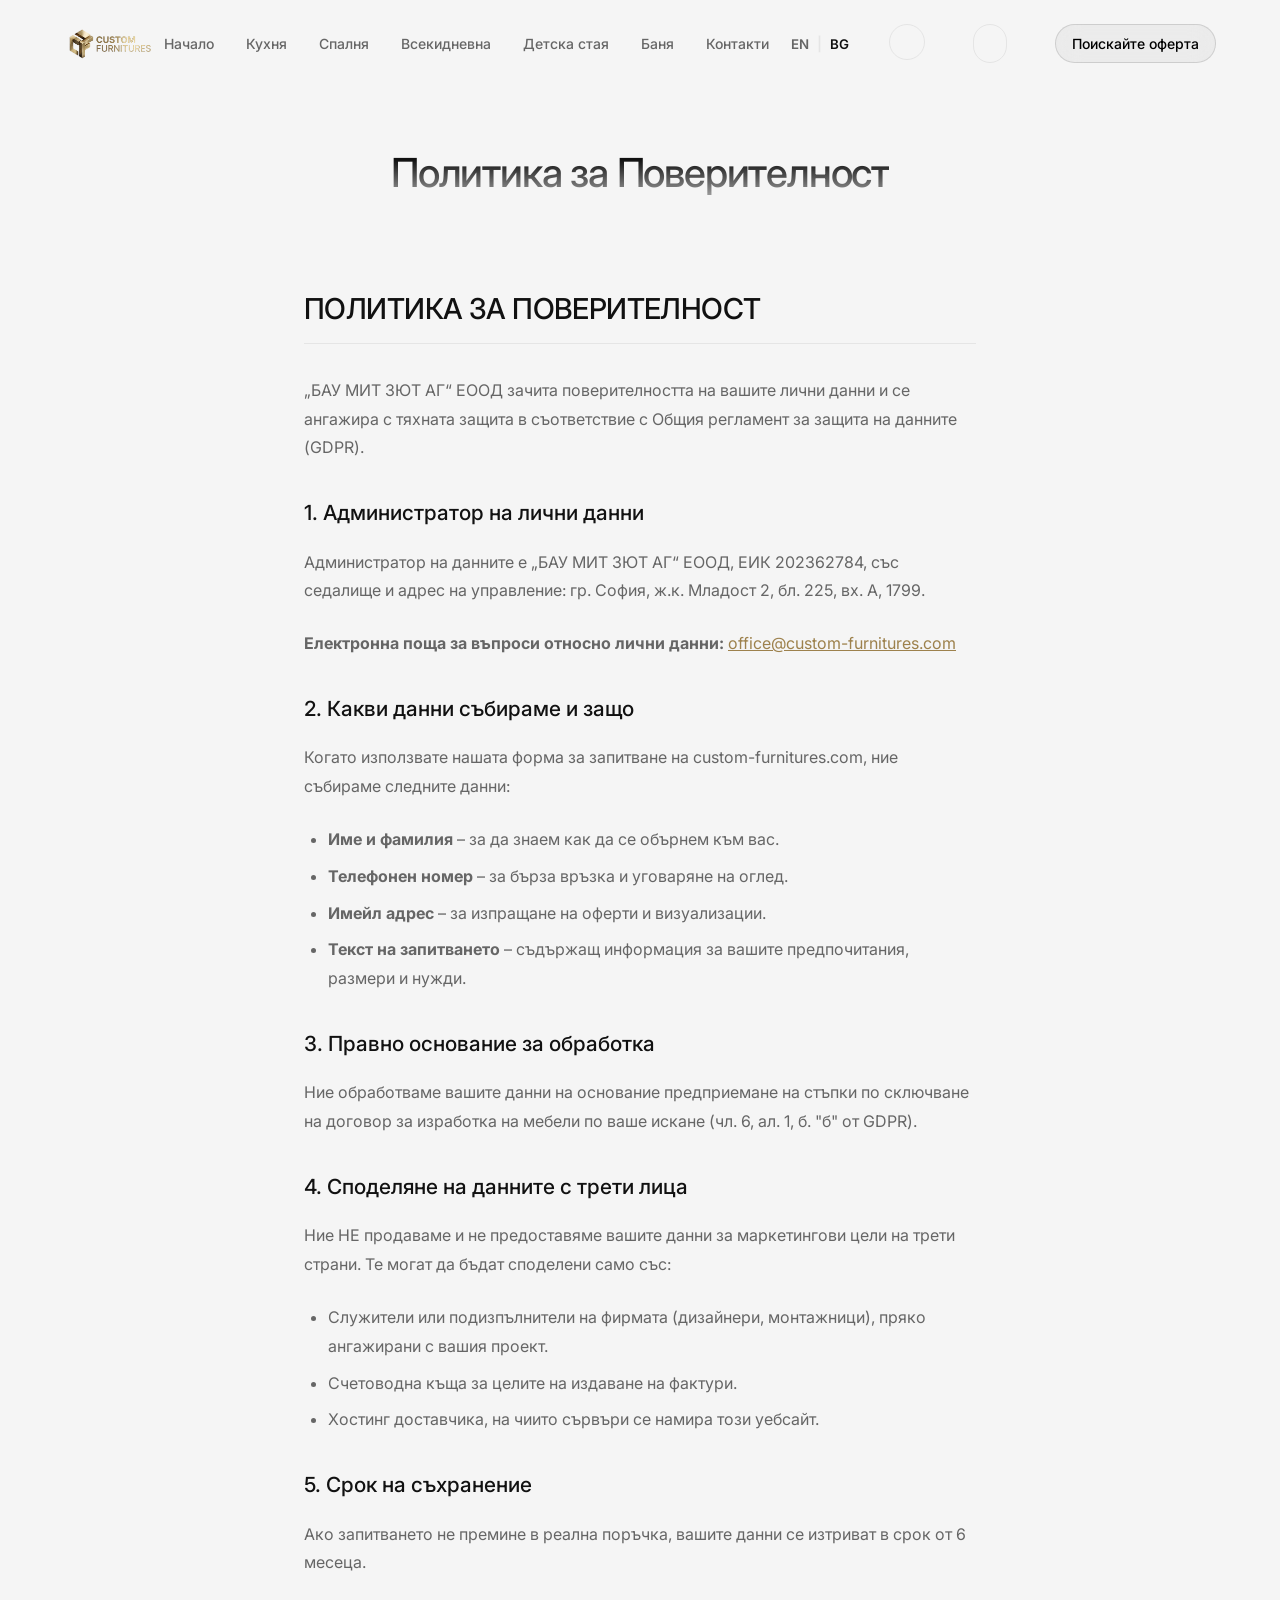
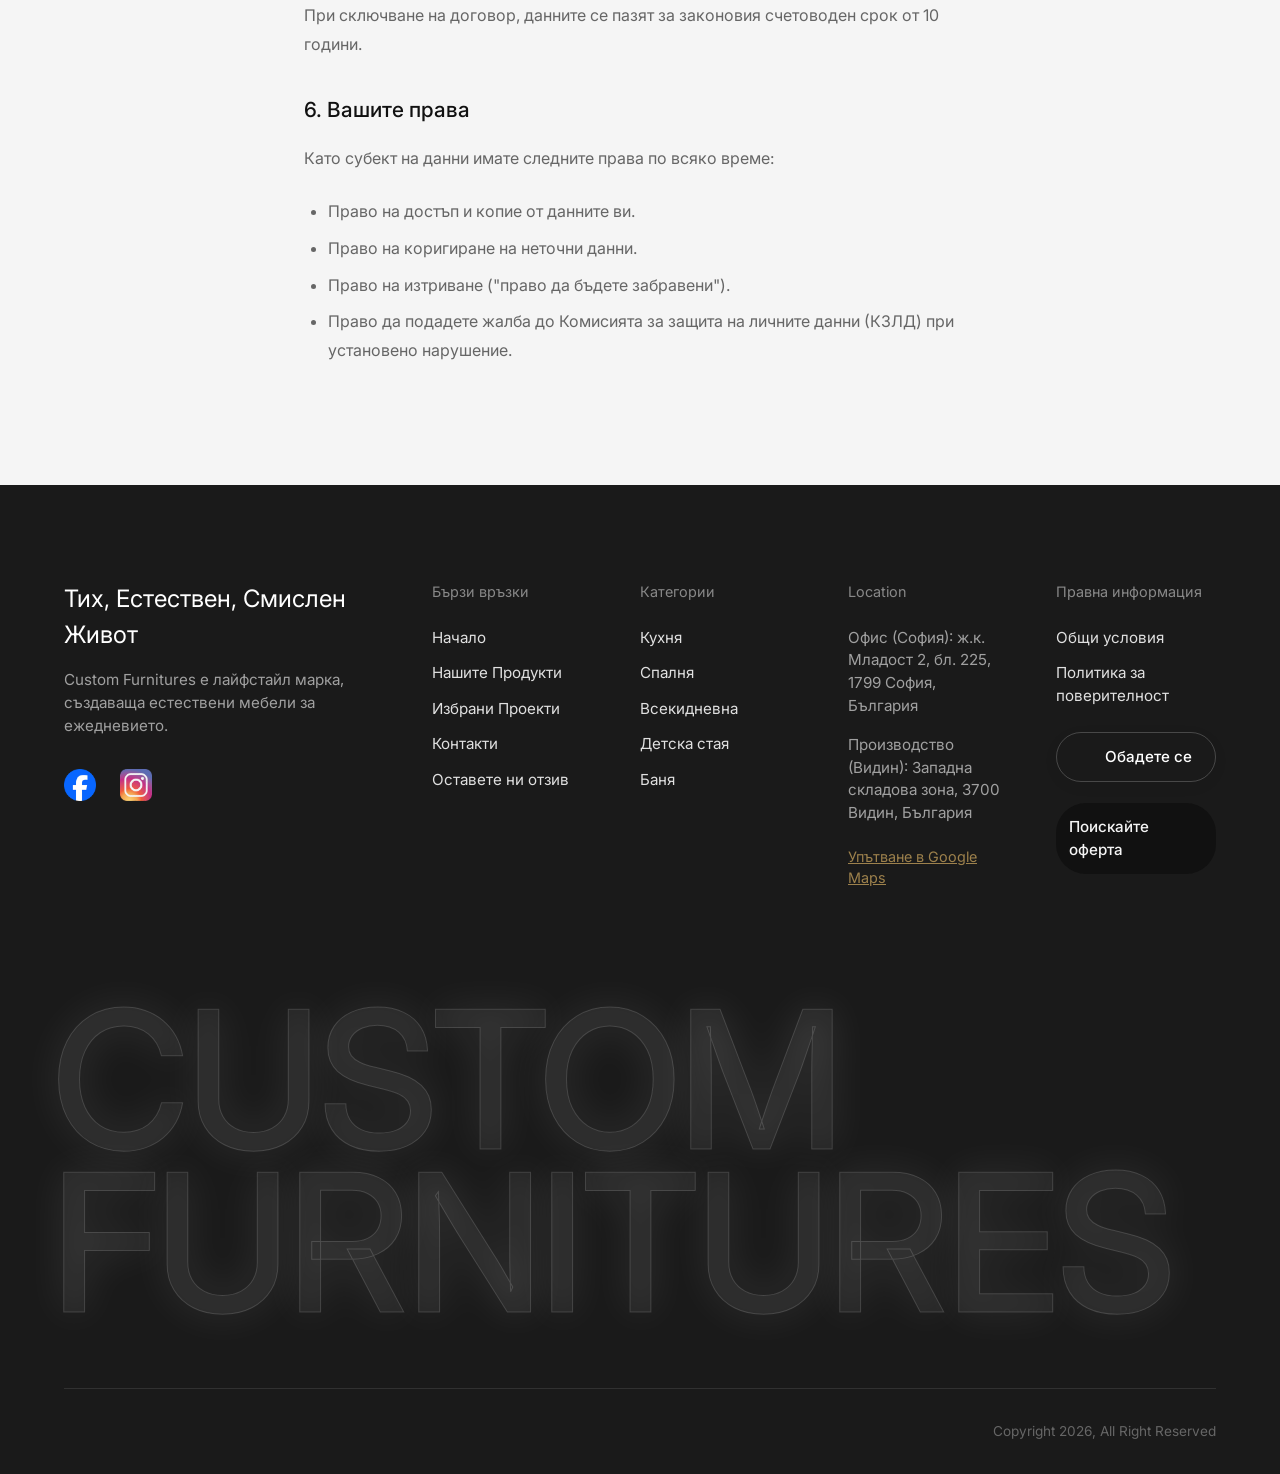
==== commit d707b34c: "Clean update without archive" ====
--- a/privacy/index.html
+++ b/privacy/index.html
@@ -14,12 +14,12 @@
     <meta property="og:description" content="Discover our premium bespoke furniture solutions that bring a minimalist and luxurious look to your home. Quiet, natural, and meaningful living.">
     <meta property="og:image" content="https://custom-furnitures.com/assets/logo-wide-no-bg.png">
     <!-- Favicon -->
-    <link rel="icon" href="/assets/favicon.png">
+    <link rel="icon" href="../assets/favicon.png">
     <!-- Google Fonts -->
     <link href="https://fonts.googleapis.com/css2?family=Inter:wght@300;400;500;600;700&display=swap" rel="stylesheet">
     <!-- Lucide Icons -->
     <script src="https://unpkg.com/lucide@latest"></script>
-    <link rel="stylesheet" href="/css/styles.css">
+    <link rel="stylesheet" href="../css/styles.css">
     <style>
         /* Additional custom styles for new sections */
         .header-btn {
@@ -325,17 +325,17 @@
     <!-- Navbar -->
     <nav class="navbar">
         <div class="nav-container">
-            <a href="/" class="logo">
-                <img src="/assets/logo-wide-no-bg.png" alt="Custom Furnitures" class="logo-img">
+            <a href="../index.html" class="logo">
+                <img src="../assets/logo-wide-no-bg.png" alt="Custom Furnitures" class="logo-img">
             </a>
             <div class="nav-links">
-                <a href="/" data-i18n="nav_home">Home</a>
-                <a href="/kitchen" data-href-bg="/kuhnya" data-href-en="/kitchen" data-i18n="nav_kitchen">Kitchen</a>
-                <a href="/bedroom" data-href-bg="/spalnya" data-href-en="/bedroom" data-i18n="nav_bedroom">Bedroom</a>
-                <a href="/livingroom" data-href-bg="/vsekidnevna" data-href-en="/livingroom" data-i18n="nav_living">Living Room</a>
-                <a href="/kids-rooms" data-href-bg="/detski-stai" data-href-en="/kids-rooms" data-i18n="nav_kids">Kids' Room</a>
-                <a href="/bathroom" data-href-bg="/banya" data-href-en="/bathroom" data-i18n="nav_bathroom">Bathroom</a>
-                <a href="/#contact" data-i18n="nav_contact">Contacts</a>
+                <a href="../index.html" data-i18n="nav_home">Home</a>
+                <a href="../kitchen.html" data-href-bg="../kuhnya.html" data-href-en="../kitchen.html" data-i18n="nav_kitchen">Kitchen</a>
+                <a href="../bedroom.html" data-href-bg="../spalnya.html" data-href-en="../bedroom.html" data-i18n="nav_bedroom">Bedroom</a>
+                <a href="../livingroom.html" data-href-bg="../vsekidnevna.html" data-href-en="../livingroom.html" data-i18n="nav_living">Living Room</a>
+                <a href="../kids-rooms.html" data-href-bg="../detski-stai.html" data-href-en="../kids-rooms.html" data-i18n="nav_kids">Kids' Room</a>
+                <a href="../bathroom.html" data-href-bg="../banya.html" data-href-en="../bathroom.html" data-i18n="nav_bathroom">Bathroom</a>
+                <a href="../index.html#contact" data-i18n="nav_contact">Contacts</a>
             </div>
             <div class="nav-icons">
                 <div class="lang-switch">
@@ -346,7 +346,7 @@
                 <!-- Theme Toggle -->
                 <button id="theme-toggle" class="header-btn" style="background: transparent; border: 1px solid var(--border-color); color: var(--text-main); margin-right: 0.5rem; padding: 0.5rem; border-radius: 50%; display: flex; align-items: center; justify-content: center; width: 36px; height: 36px; cursor: pointer;"><i data-lucide="moon"></i></button>
                 <a href="tel:00359878359358" class="header-btn call-btn desktop-only" style="background: transparent; border: 1px solid var(--border-color); color: var(--text-main); margin-right: 0.5rem;"><i data-lucide="phone"></i></a>
-                <a href="/#contact" class="header-btn desktop-only" data-i18n="btn_header_quote">Request a Quote</a>
+                <a href="../index.html#contact" class="header-btn desktop-only" data-i18n="btn_header_quote">Request a Quote</a>
                 <button class="burger-btn" id="burger-menu-btn"><i data-lucide="menu"></i></button>
             </div>
         </div>
@@ -355,19 +355,19 @@
     <div class="mobile-menu-overlay" id="mobile-overlay">
         <div class="mobile-menu" id="mobile-menu">
             <button class="close-menu" id="close-menu-btn"><i data-lucide="x"></i></button>
-            <a href="/" data-i18n="nav_home">Home</a>
-            <a href="/kitchen" data-href-bg="/kuhnya" data-href-en="/kitchen" data-i18n="nav_kitchen">Kitchen</a>
-            <a href="/bedroom" data-href-bg="/spalnya" data-href-en="/bedroom" data-i18n="nav_bedroom">Bedroom</a>
-            <a href="/livingroom" data-href-bg="/vsekidnevna" data-href-en="/livingroom" data-i18n="nav_living">Living Room</a>
-            <a href="/kids-rooms" data-href-bg="/detski-stai" data-href-en="/kids-rooms" data-i18n="nav_kids">Kids' Room</a>
-            <a href="/bathroom" data-href-bg="/banya" data-href-en="/bathroom" data-i18n="nav_bathroom">Bathroom</a>
-            <a href="/#contact" data-i18n="nav_contact">Contacts</a>
+            <a href="../index.html" data-i18n="nav_home">Home</a>
+            <a href="../kitchen.html" data-href-bg="../kuhnya.html" data-href-en="../kitchen.html" data-i18n="nav_kitchen">Kitchen</a>
+            <a href="../bedroom.html" data-href-bg="../spalnya.html" data-href-en="../bedroom.html" data-i18n="nav_bedroom">Bedroom</a>
+            <a href="../livingroom.html" data-href-bg="../vsekidnevna.html" data-href-en="../livingroom.html" data-i18n="nav_living">Living Room</a>
+            <a href="../kids-rooms.html" data-href-bg="../detski-stai.html" data-href-en="../kids-rooms.html" data-i18n="nav_kids">Kids' Room</a>
+            <a href="../bathroom.html" data-href-bg="../banya.html" data-href-en="../bathroom.html" data-i18n="nav_bathroom">Bathroom</a>
+            <a href="../index.html#contact" data-i18n="nav_contact">Contacts</a>
             <div class="nav-buttons">
                 <a href="tel:00359878359358" class="btn-light">
                     <i data-lucide="phone" style="width: 20px;"></i>
                     <span data-i18n="btn_hero_call">Call Us</span>
                 </a>
-                <a href="/#contact-form" class="btn-dark" data-i18n="btn_header_quote">Request a Quote</a>
+                <a href="../index.html#contact-form" class="btn-dark" data-i18n="btn_header_quote">Request a Quote</a>
             </div>
         </div>
     </div>
@@ -415,7 +415,7 @@
                 
                 <h3>1. Администратор на лични данни</h3>
                 <p>Администратор на данните е „БАУ МИТ ЗЮТ АГ“ ЕООД, ЕИК 202362784, със седалище и адрес на управление: гр. София, ж.к. Младост 2, бл. 225, вх. А, 1799.</p>
-                <p><strong>Електронна поща за въпроси относно лични данни:</strong> <a href="mailto:info@custom-furnitures.com" style="color: #9d814c; text-decoration: underline;">info@custom-furnitures.com</a></p>
+                <p><strong>Електронна поща за въпроси относно лични данни:</strong> <a href="mailto:office@custom-furnitures.com" style="color: #9d814c; text-decoration: underline;">office@custom-furnitures.com</a></p>
 
                 <h3>2. Какви данни събираме и защо</h3>
                 <p>Когато използвате нашата форма за запитване на custom-furnitures.com, ние събираме следните данни:</p>
@@ -456,7 +456,7 @@
                 
                 <h3>1. Data Controller</h3>
                 <p>The data controller is "BAU MIT SUED AG" Ltd., UIC BG202362784, based in Mladost 2, bl. 225, ent. A, 1799 Sofia.</p>
-                <p><strong>Email for data inquiries:</strong> <a href="mailto:info@custom-furnitures.com" style="color: #9d814c; text-decoration: underline;">info@custom-furnitures.com</a></p>
+                <p><strong>Email for data inquiries:</strong> <a href="mailto:office@custom-furnitures.com" style="color: #9d814c; text-decoration: underline;">office@custom-furnitures.com</a></p>
 
                 <h3>2. What Data We Collect and Why</h3>
                 <p>When you use our inquiry form on custom-furnitures.com, we collect the following data:</p>
@@ -501,28 +501,28 @@
                 <p data-i18n="footer_desc" style="margin-top: 1rem; color: #a0a0a0;">Custom Furnitures is a lifestyle brand crafting quiet,<br>natural furniture for everyday living.</p>
                 <div class="social-icons" style="margin-top: 2rem; display: flex; gap: 1.5rem; align-items: center;">
                     <a href="https://www.facebook.com/" target="_blank" class="social-link">
-                        <img src="/assets/fb-logo.png" alt="Facebook">
+                        <img src="../assets/fb-logo.png" alt="Facebook">
                     </a>
                     <a href="https://www.instagram.com/" target="_blank" class="social-link">
-                        <img src="/assets/ig-logo.png" alt="Instagram">
+                        <img src="../assets/ig-logo.png" alt="Instagram">
                     </a>
                 </div>
             </div>
             <div class="fnji-col">
                 <h4 data-i18n="footer_quick">Quick Link</h4>
-                <a href="/" data-i18n="footer_home">Home</a>
-                <a href="/#quality-section" data-i18n="footer_product">Our Product</a>
-                <a href="/#our-projects" data-i18n="footer_featured">Featured Project</a>
-                <a href="/#contact-form" data-i18n="footer_contact">Contact</a>
-                <a href="/review" data-i18n="footer_leave_review">Leave us a review</a>
+                <a href="../index.html" data-i18n="footer_home">Home</a>
+                <a href="../index.html#quality-section" data-i18n="footer_product">Our Product</a>
+                <a href="../index.html#our-projects" data-i18n="footer_featured">Featured Project</a>
+                <a href="../index.html#contact-form" data-i18n="footer_contact">Contact</a>
+                <a href="../review.html" data-i18n="footer_leave_review">Leave us a review</a>
             </div>
             <div class="fnji-col">
                 <h4 data-i18n="footer_categories">Categories</h4>
-                <a href="/kitchen" data-href-bg="/kuhnya" data-href-en="/kitchen" data-i18n="nav_kitchen">Kitchen</a>
-                <a href="/bedroom" data-href-bg="/spalnya" data-href-en="/bedroom" data-i18n="nav_bedroom">Bedroom</a>
-                <a href="/livingroom" data-href-bg="/vsekidnevna" data-href-en="/livingroom" data-i18n="nav_living">Living Room</a>
-                <a href="/kids-rooms" data-href-bg="/detski-stai" data-href-en="/kids-rooms" data-i18n="nav_kids">Kids' Room</a>
-                <a href="/bathroom" data-href-bg="/banya" data-href-en="/bathroom" data-i18n="nav_bathroom">Bathroom</a>
+                <a href="../kitchen.html" data-href-bg="../kuhnya.html" data-href-en="../kitchen.html" data-i18n="nav_kitchen">Kitchen</a>
+                <a href="../bedroom.html" data-href-bg="../spalnya.html" data-href-en="../bedroom.html" data-i18n="nav_bedroom">Bedroom</a>
+                <a href="../livingroom.html" data-href-bg="../vsekidnevna.html" data-href-en="../livingroom.html" data-i18n="nav_living">Living Room</a>
+                <a href="../kids-rooms.html" data-href-bg="../detski-stai.html" data-href-en="../kids-rooms.html" data-i18n="nav_kids">Kids' Room</a>
+                <a href="../bathroom.html" data-href-bg="../banya.html" data-href-en="../bathroom.html" data-i18n="nav_bathroom">Bathroom</a>
             </div>
             <div class="fnji-col">
                 <h4 data-i18n="footer_loc_heading">Location</h4>
@@ -532,11 +532,11 @@
             </div>
             <div class="fnji-col">
                 <h4 data-i18n="footer_legal">Legal</h4>
-                <a href="/terms" data-i18n="footer_terms">Terms & Conditions</a>
-                <a href="/privacy" data-i18n="footer_privacy">Privacy Policy</a>
+                <a href="../terms/index.html" data-i18n="footer_terms">Terms & Conditions</a>
+                <a href="../privacy/index.html" data-i18n="footer_privacy">Privacy Policy</a>
                 <div style="display: flex; flex-direction: column; gap: 0.5rem; margin-top: 1.5rem;">
                     <a href="tel:00359878359358" class="btn-light" style="display: flex; align-items: center; justify-content: center; gap: 0.5rem; background: transparent; border: 1px solid rgba(255,255,255,0.2); color: white; padding: 0.8rem;"><i data-lucide="phone" style="width: 16px;"></i> <span data-i18n="btn_hero_call">Call Us</span></a>
-                    <a href="/#contact-form" class="btn-dark" style="display: flex; align-items: center; justify-content: center; background: var(--text-main); color: var(--bg-color); padding: 0.8rem;" data-i18n="btn_header_quote">Request a Quote</a>
+                    <a href="../index.html#contact-form" class="btn-dark" style="display: flex; align-items: center; justify-content: center; background: var(--text-main); color: var(--bg-color); padding: 0.8rem;" data-i18n="btn_header_quote">Request a Quote</a>
                 </div>
             </div>
         </div>
@@ -556,14 +556,14 @@
         <button class="lightbox-next" aria-label="Next image">&#10095;</button>
     </div>
 
-    <script src="/js/lang.js"></script>
-    <script src="/js/app.js"></script>
+    <script src="../js/lang.js"></script>
+    <script src="../js/app.js"></script>
 
     <!-- Cookie Banner -->
     <div id="cookie-banner" class="cookie-banner-hidden">
       <div class="cookie-banner-content">
-        <p class="lang-bg">Този сайт използва бисквитки за анализи и подобряване на потребителското изживяване. Прочетете нашата <a href="/privacy">Политика за поверителност</a>.</p>
-        <p class="lang-en">This website uses cookies for analytics and to improve your experience. Read our <a href="/privacy">Privacy Policy</a>.</p>
+        <p class="lang-bg">Този сайт използва бисквитки за анализи и подобряване на потребителското изживяване. Прочетете нашата <a href="../privacy/index.html">Политика за поверителност</a>.</p>
+        <p class="lang-en">This website uses cookies for analytics and to improve your experience. Read our <a href="../privacy/index.html">Privacy Policy</a>.</p>
         
         <div class="cookie-banner-buttons">
           <button id="accept-cookies" class="cookie-btn cookie-btn-accept lang-bg">Приемам всички</button>
